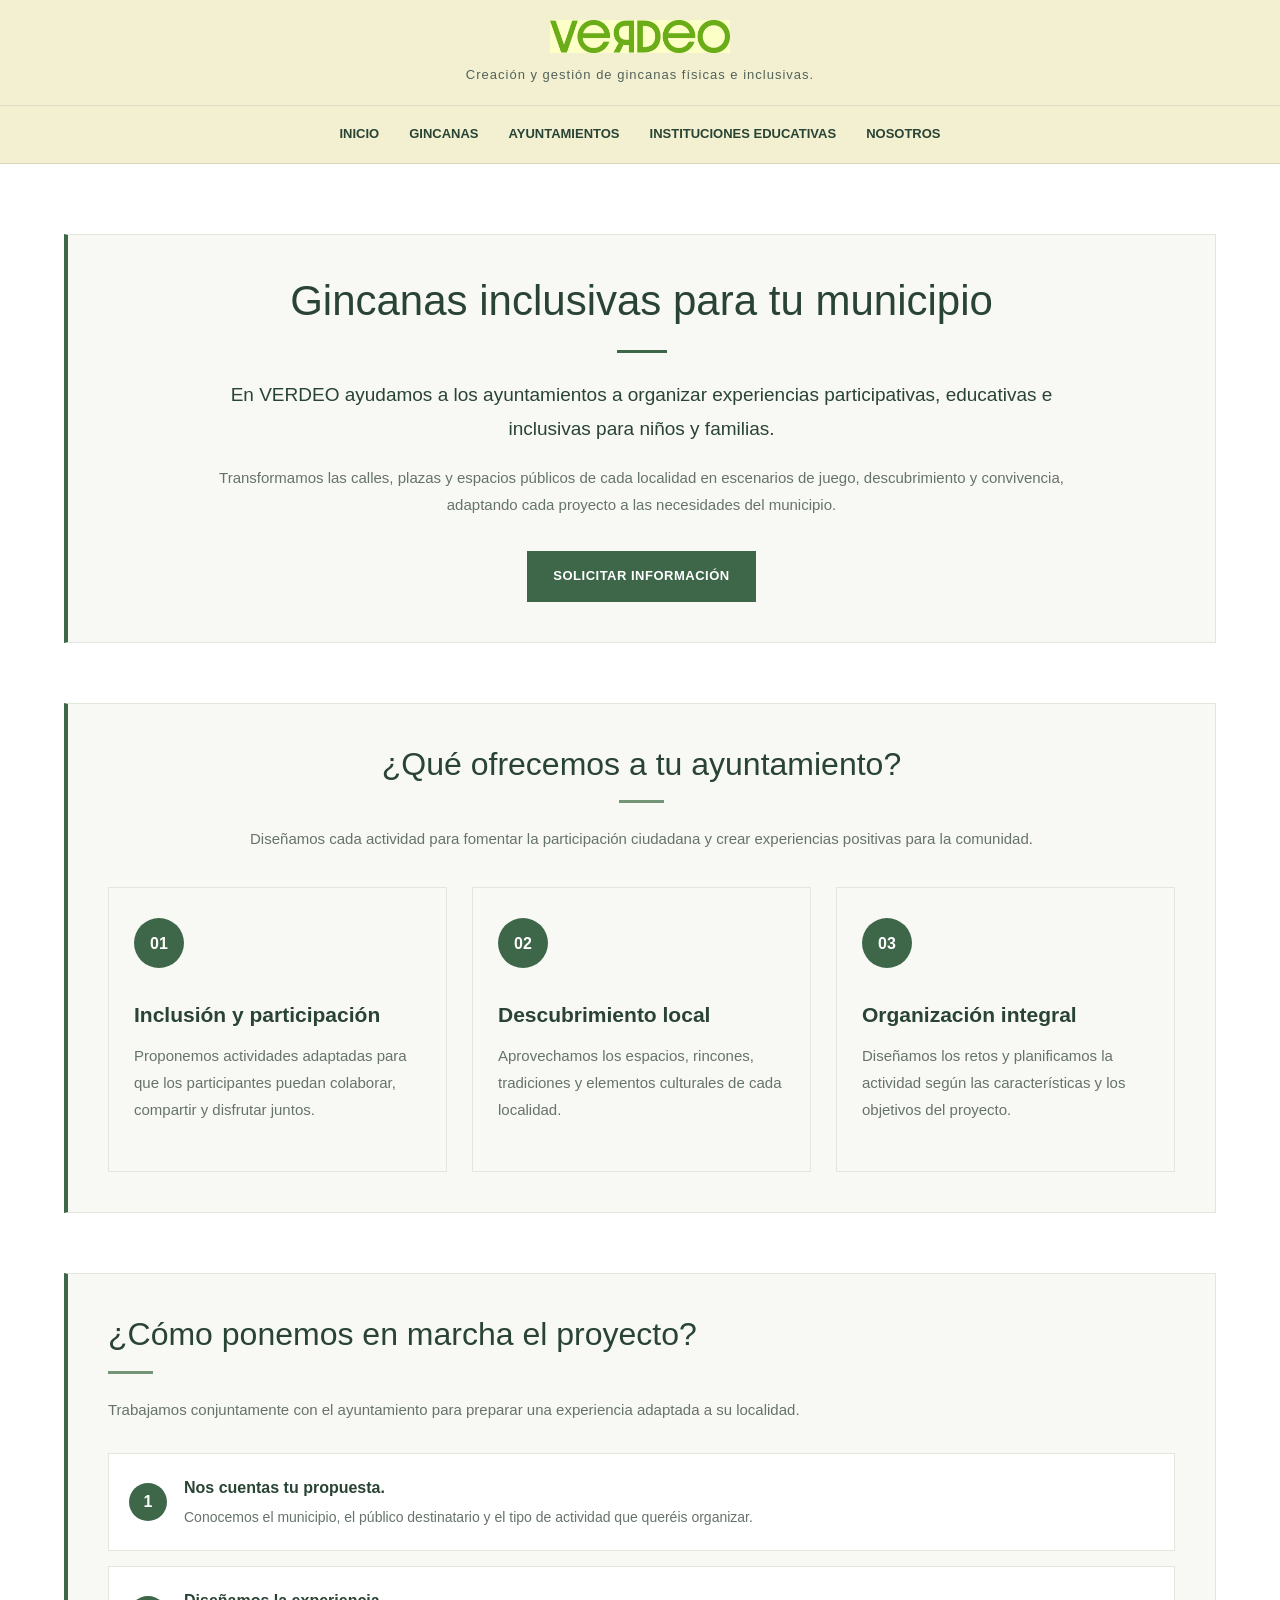
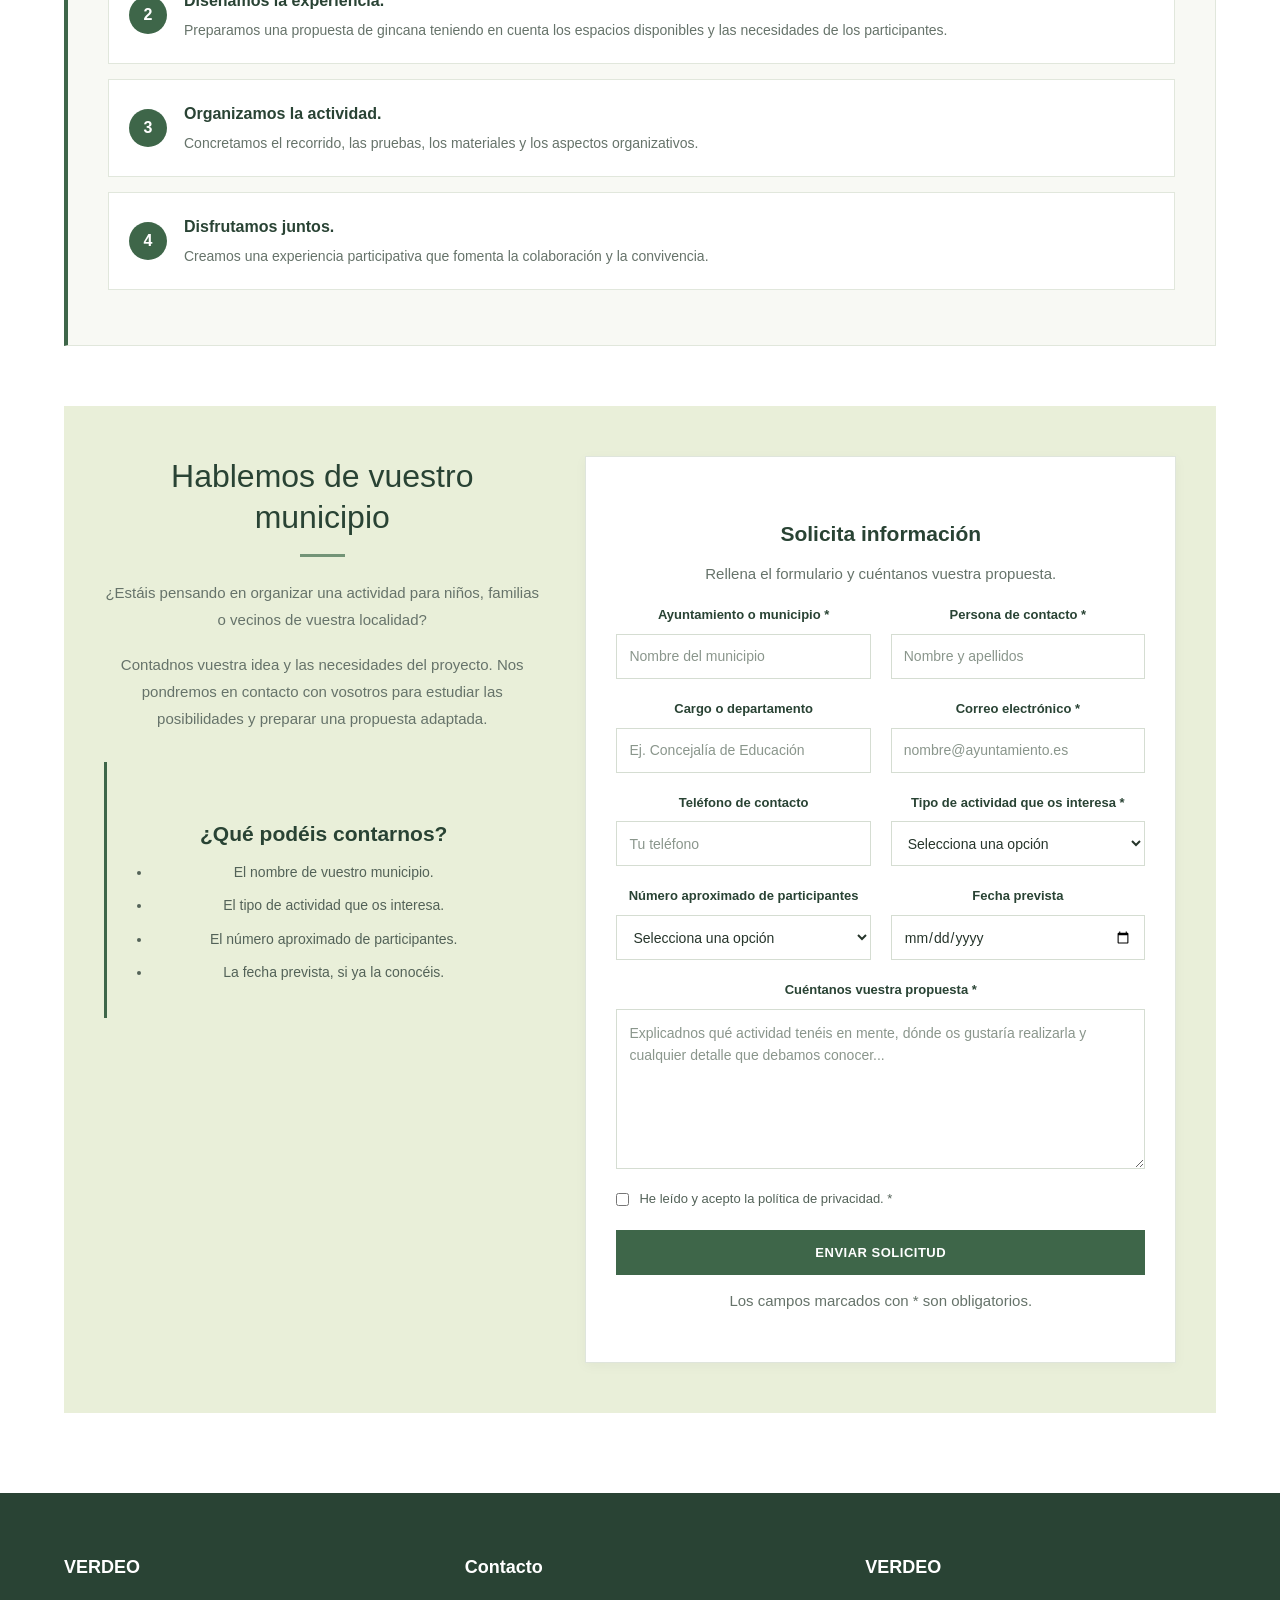
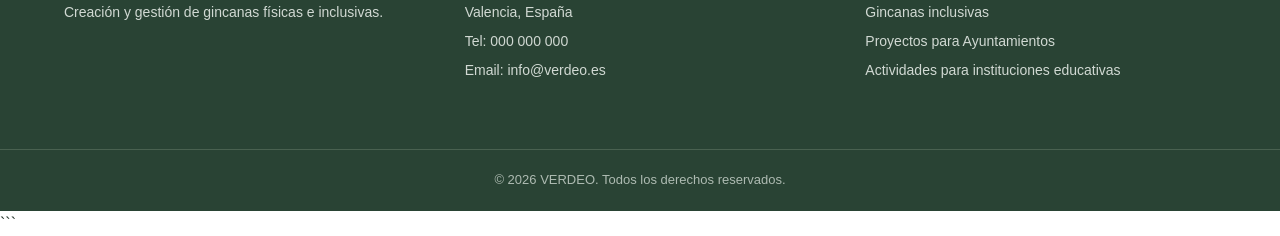
==== ayuntamientos.html @ 932d13b1 "Bien subido" ====
<!DOCTYPE html>
<html lang="es">

<head>
    <meta charset="UTF-8">
    <meta name="viewport" content="width=device-width, initial-scale=1.0">

    <title>VERDEO | Mi página</title>

    <!-- CSS COMPARTIDO -->
    <link rel="stylesheet" href="./todo.css">
</head>

<body>

    <!-- CABECERA -->

    <header class="cabecera">

        <div class="logo">

            <img src="../img/Logo.jpg" alt="Logo de VERDEO">

            <p>
                Creación y gestión de gincanas físicas e inclusivas.
            </p>

        </div>

        <!-- MENÚ -->

        <nav class="menu">
            
            <a href="index.html">INICIO</a>
            
            <a href="gincanas.html">GINCANAS</a>

            <a href="ayuntamientos.html">AYUNTAMIENTOS</a>

            <a href="instituciones-educativas.html">
                INSTITUCIONES EDUCATIVAS
            </a>

            <a href="nosotros.html">NOSOTROS</a>

        </nav>

    </header>

 <!-- CUERPO PRINCIPAL PARA AYUNTAMIENTOS -->

<main class="contenido ayuntamientos">

    <!-- PRESENTACIÓN -->

    <section class="presentacion-ayuntamientos">

        <h1>Gincanas inclusivas para tu municipio</h1>

        <p class="intro-ayuntamientos">
            En VERDEO ayudamos a los ayuntamientos a organizar
            experiencias participativas, educativas e inclusivas
            para niños y familias.
        </p>

        <p>
            Transformamos las calles, plazas y espacios públicos
            de cada localidad en escenarios de juego, descubrimiento
            y convivencia, adaptando cada proyecto a las necesidades
            del municipio.
        </p>

        <a href="#contacto" class="boton-ayuntamientos">
            SOLICITAR INFORMACIÓN
        </a>

    </section>


    <!-- VENTAJAS PARA EL MUNICIPIO -->

    <section class="ventajas-ayuntamientos">

        <h2>¿Qué ofrecemos a tu ayuntamiento?</h2>

        <p class="texto-centro">
            Diseñamos cada actividad para fomentar la participación
            ciudadana y crear experiencias positivas para la comunidad.
        </p>

        <div class="ventajas-grid">

            <article class="ventaja">

                <div class="ventaja-icono">01</div>

                <h3>Inclusión y participación</h3>

                <p>
                    Proponemos actividades adaptadas para que los
                    participantes puedan colaborar, compartir y
                    disfrutar juntos.
                </p>

            </article>

            <article class="ventaja">

                <div class="ventaja-icono">02</div>

                <h3>Descubrimiento local</h3>

                <p>
                    Aprovechamos los espacios, rincones, tradiciones
                    y elementos culturales de cada localidad.
                </p>

            </article>

            <article class="ventaja">

                <div class="ventaja-icono">03</div>

                <h3>Organización integral</h3>

                <p>
                    Diseñamos los retos y planificamos la actividad
                    según las características y los objetivos
                    del proyecto.
                </p>

            </article>

        </div>

    </section>


    <!-- CÓMO TRABAJAMOS -->

    <section class="proceso-ayuntamientos">

        <h2>¿Cómo ponemos en marcha el proyecto?</h2>

        <p>
            Trabajamos conjuntamente con el ayuntamiento para
            preparar una experiencia adaptada a su localidad.
        </p>

        <ol class="pasos-ayuntamientos">

            <li>
                <strong>Nos cuentas tu propuesta.</strong>
                <span>
                    Conocemos el municipio, el público destinatario
                    y el tipo de actividad que queréis organizar.
                </span>
            </li>

            <li>
                <strong>Diseñamos la experiencia.</strong>
                <span>
                    Preparamos una propuesta de gincana teniendo
                    en cuenta los espacios disponibles y las
                    necesidades de los participantes.
                </span>
            </li>

            <li>
                <strong>Organizamos la actividad.</strong>
                <span>
                    Concretamos el recorrido, las pruebas,
                    los materiales y los aspectos organizativos.
                </span>
            </li>

            <li>
                <strong>Disfrutamos juntos.</strong>
                <span>
                    Creamos una experiencia participativa que
                    fomenta la colaboración y la convivencia.
                </span>
            </li>

        </ol>

    </section>


    <!-- CONTACTO -->

    <section class="contacto-ayuntamientos" id="contacto">

        <div class="contacto-introduccion">

            <h2>Hablemos de vuestro municipio</h2>

            <p>
                ¿Estáis pensando en organizar una actividad
                para niños, familias o vecinos de vuestra localidad?
            </p>

            <p>
                Contadnos vuestra idea y las necesidades del proyecto.
                Nos pondremos en contacto con vosotros para estudiar
                las posibilidades y preparar una propuesta adaptada.
            </p>

            <div class="contacto-nota">

                <h3>¿Qué podéis contarnos?</h3>

                <ul>
                    <li>El nombre de vuestro municipio.</li>
                    <li>El tipo de actividad que os interesa.</li>
                    <li>El número aproximado de participantes.</li>
                    <li>La fecha prevista, si ya la conocéis.</li>
                </ul>

            </div>

        </div>


        <!-- FORMULARIO DE CONTACTO -->

        <div class="formulario-contenedor">

            <h3>Solicita información</h3>

            <p class="formulario-descripcion">
                Rellena el formulario y cuéntanos vuestra propuesta.
            </p>

            <form class="formulario-ayuntamientos"
                  action="#"
                  method="post">

                <div class="campo-formulario">

                    <label for="municipio">
                        Ayuntamiento o municipio *
                    </label>

                    <input
                        type="text"
                        id="municipio"
                        name="municipio"
                        placeholder="Nombre del municipio"
                        required
                    >

                </div>


                <div class="campo-formulario">

                    <label for="contacto-nombre">
                        Persona de contacto *
                    </label>

                    <input
                        type="text"
                        id="contacto-nombre"
                        name="contacto"
                        placeholder="Nombre y apellidos"
                        autocomplete="name"
                        required
                    >

                </div>


                <div class="campo-formulario">

                    <label for="cargo">
                        Cargo o departamento
                    </label>

                    <input
                        type="text"
                        id="cargo"
                        name="cargo"
                        placeholder="Ej. Concejalía de Educación"
                    >

                </div>


                <div class="campo-formulario">

                    <label for="email-ayuntamiento">
                        Correo electrónico *
                    </label>

                    <input
                        type="email"
                        id="email-ayuntamiento"
                        name="email"
                        placeholder="nombre@ayuntamiento.es"
                        autocomplete="email"
                        required
                    >

                </div>


                <div class="campo-formulario">

                    <label for="telefono-ayuntamiento">
                        Teléfono de contacto
                    </label>

                    <input
                        type="tel"
                        id="telefono-ayuntamiento"
                        name="telefono"
                        placeholder="Tu teléfono"
                        autocomplete="tel"
                    >

                </div>


                <div class="campo-formulario">

                    <label for="tipo-actividad">
                        Tipo de actividad que os interesa *
                    </label>

                    <select
                        id="tipo-actividad"
                        name="tipo_actividad"
                        required
                    >

                        <option value="">
                            Selecciona una opción
                        </option>

                        <option value="inclusiva">
                            Gincana inclusiva
                        </option>

                        <option value="cultural">
                            Gincana cultural
                        </option>

                        <option value="aventura">
                            Gincana de aventura
                        </option>

                        <option value="educativa">
                            Gincana educativa
                        </option>

                        <option value="personalizada">
                            Propuesta personalizada
                        </option>

                    </select>

                </div>


                <div class="campo-formulario">

                    <label for="participantes">
                        Número aproximado de participantes
                    </label>

                    <select
                        id="participantes"
                        name="participantes"
                    >

                        <option value="">
                            Selecciona una opción
                        </option>

                        <option value="menos-25">
                            Menos de 25
                        </option>

                        <option value="25-50">
                            De 25 a 50
                        </option>

                        <option value="51-100">
                            De 51 a 100
                        </option>

                        <option value="mas-100">
                            Más de 100
                        </option>

                        <option value="por-determinar">
                            Todavía por determinar
                        </option>

                    </select>

                </div>


                <div class="campo-formulario">

                    <label for="fecha-actividad">
                        Fecha prevista
                    </label>

                    <input
                        type="date"
                        id="fecha-actividad"
                        name="fecha"
                    >

                </div>


                <div class="campo-formulario campo-completo">

                    <label for="mensaje-ayuntamiento">
                        Cuéntanos vuestra propuesta *
                    </label>

                    <textarea
                        id="mensaje-ayuntamiento"
                        name="mensaje"
                        rows="6"
                        placeholder="Explicadnos qué actividad tenéis en mente, dónde os gustaría realizarla y cualquier detalle que debamos conocer..."
                        required
                    ></textarea>

                </div>


                <div class="campo-formulario campo-completo">

                    <label class="aceptacion">

                        <input
                            type="checkbox"
                            name="privacidad"
                            required
                        >

                        <span>
                            He leído y acepto la política de privacidad. *
                        </span>

                    </label>

                </div>


                <div class="campo-completo">

                    <button type="submit" class="boton-enviar">
                        ENVIAR SOLICITUD
                    </button>

                    <p class="nota-formulario">
                        Los campos marcados con * son obligatorios.
                    </p>

                </div>

            </form>

        </div>

    </section>

</main>

<!-- FIN DEL CUERPO DE AYUNTAMIENTOS -->

    <!-- PIE DE PÁGINA -->

    <footer>

        <div class="footer-contenido">

            <div>

                <h3>VERDEO</h3>

                <p>
                    Creación y gestión de gincanas
                    físicas e inclusivas.
                </p>

            </div>

            <div>

                <h3>Contacto</h3>

                <p>Valencia, España</p>

                <p>Tel: 000 000 000</p>

                <p>Email: info@verdeo.es</p>

            </div>

            <div>

                <h3>VERDEO</h3>

                <p>Gincanas inclusivas</p>

                <p>Proyectos para Ayuntamientos</p>

                <p>Actividades para instituciones educativas</p>

            </div>

        </div>

        <div class="copyright">

            <p>
                © 2026 VERDEO. Todos los derechos reservados.
            </p>

        </div>

    </footer>

</body>

</html>
```
---- todo.css ----
/* ==================================================
   CONFIGURACIÓN GENERAL
   ================================================== */

* {
    margin: 0;
    padding: 0;
    box-sizing: border-box;
}

body {
    font-family: Arial, Helvetica, sans-serif;
    background-color: #ffffff;
    color: #26352b;
    line-height: 1.6;
}

a {
    text-decoration: none;
    color: inherit;
}


/* ==================================================
   CABECERA
   ================================================== */

.cabecera {
    width: 100%;
    background-color: #f3f0d2;
    border-bottom: 1px solid #d8d5b8;
}


/* ==================================================
   LOGO
   ================================================== */

.logo {
    text-align: center;
    padding: 20px;
}

.logo img {
    width: 180px;
    height: auto;
    display: block;
    margin: 0 auto;
}

.logo p {
    font-size: 13px;
    letter-spacing: 1px;
    color: #536258;
    margin-top: 12px;
}


/* ==================================================
   MENÚ
   ================================================== */

.menu {
    display: flex;
    justify-content: center;
    align-items: center;
    flex-wrap: wrap;
    gap: 30px;
    padding: 18px 20px;
    border-top: 1px solid #dfddc5;
}

.menu a {
    font-size: 13px;
    font-weight: bold;
    color: #294334;
    transition: 0.3s;
}

.menu a:hover {
    color: #739477;
}


/* ==================================================
   CONTENIDO PRINCIPAL
   ================================================== */

.contenido {
    width: 90%;
    max-width: 1100px;
    margin: 70px auto 80px auto;
}


/* ==================================================
   TÍTULO PRINCIPAL
   ================================================== */

.contenido > h1 {
    text-align: center;
    font-size: 42px;
    font-weight: 400;
    line-height: 1.2;
    color: #294334;
    margin-bottom: 25px;
}

.contenido > h1::after {
    content: "";
    display: block;
    width: 50px;
    height: 3px;
    background-color: #3e6649;
    margin: 22px auto 35px auto;
}


/* ==================================================
   INTRODUCCIÓN
   ================================================== */

.contenido > p {
    max-width: 900px;
    margin: 0 auto 20px auto;
    color: #536258;
    font-size: 16px;
    line-height: 1.8;
    text-align: center;
}


/* ==================================================
   SECCIONES
   ================================================== */

.contenido section {
    margin-top: 65px;
    padding: 40px;
    background-color: #f8f9f4;
    border: 1px solid #e1e7dc;
    border-left: 4px solid #3e6649;
}


/* ==================================================
   TÍTULOS DE LAS SECCIONES
   ================================================== */

.contenido section h2 {
    color: #294334;
    font-size: 30px;
    font-weight: 400;
    line-height: 1.3;
    margin-bottom: 25px;
}

.contenido section h2::after {
    content: "";
    display: block;
    width: 45px;
    height: 3px;
    background-color: #739477;
    margin-top: 15px;
}


/* ==================================================
   SUBTÍTULOS DE LOS TIPOS DE GINCANAS
   ================================================== */

.contenido section h3 {
    color: #294334;
    font-size: 21px;
    margin-top: 30px;
    margin-bottom: 10px;
    font-weight: bold;
}


/* ==================================================
   PÁRRAFOS DEL CONTENIDO
   ================================================== */

.contenido section p {
    color: #66736a;
    font-size: 15px;
    line-height: 1.8;
    margin-bottom: 18px;
}


/* ==================================================
   LISTA DE METODOLOGÍA
   ================================================== */

.contenido section ol {
    list-style: none;
    counter-reset: pasos;
    margin-top: 30px;
}

.contenido section ol li {
    counter-increment: pasos;
    position: relative;
    padding: 20px 20px 20px 75px;
    margin-bottom: 15px;
    background-color: #ffffff;
    border: 1px solid #e1e7dc;
    color: #66736a;
    line-height: 1.7;
    transition: 0.3s;
}

.contenido section ol li::before {
    content: counter(pasos);
    position: absolute;
    left: 20px;
    top: 50%;
    transform: translateY(-50%);
    width: 38px;
    height: 38px;
    display: flex;
    justify-content: center;
    align-items: center;
    border-radius: 50%;
    background-color: #3e6649;
    color: #ffffff;
    font-weight: bold;
    font-size: 16px;
}

.contenido section ol li:hover {
    border-color: #a9bea7;
    transform: translateX(4px);
}

.contenido section ol li strong {
    color: #294334;
}


/* ==================================================
   SECCIÓN FINAL: LLAMADA A LA ACCIÓN
   ================================================== */

.contenido section:last-child {
    text-align: center;
    background-color: #e9efd9;
    border: none;
    padding: 50px 40px;
}

.contenido section:last-child h2 {
    font-size: 32px;
}

.contenido section:last-child h2::after {
    margin-left: auto;
    margin-right: auto;
}

.contenido section:last-child p {
    max-width: 750px;
    margin-left: auto;
    margin-right: auto;
}


/* ==================================================
   BOTÓN CONOCE VERDEO
   ================================================== */

.contenido section:last-child a {
    display: inline-block;
    margin-top: 15px;
    padding: 14px 25px;
    background-color: #3e6649;
    color: #ffffff;
    font-size: 13px;
    font-weight: bold;
    letter-spacing: 0.5px;
    border: 1px solid #3e6649;
    transition: 0.3s;
}

.contenido section:last-child a:hover {
    background-color: #294334;
    border-color: #294334;
    transform: translateY(-3px);
}


/* ==================================================
   FOOTER
   ================================================== */

footer {
    background-color: #294334;
    color: #ffffff;
}

.footer-contenido {
    width: 90%;
    max-width: 1200px;
    margin: auto;
    display: grid;
    grid-template-columns: repeat(3, 1fr);
    gap: 50px;
    padding: 60px 0;
}

.footer-contenido h3 {
    margin-bottom: 20px;
    font-size: 18px;
}

.footer-contenido p {
    color: #d1d9d3;
    margin-bottom: 8px;
    font-size: 14px;
    line-height: 1.5;
}

.footer-contenido a:hover {
    color: #ffffff;
}


/* ==================================================
   COPYRIGHT
   ================================================== */

.copyright {
    border-top: 1px solid #496150;
    text-align: center;
    padding: 20px;
}

.copyright p {
    color: #aebbb2;
    font-size: 13px;
}


/* ==================================================
   TABLETS Y MÓVILES
   ================================================== */

@media (max-width: 800px) {

    /* MENÚ */

    .menu {
        gap: 15px;
        padding: 15px;
    }

    .menu a {
        font-size: 11px;
    }


    /* LOGO */

    .logo img {
        width: 140px;
    }

    .logo p {
        font-size: 12px;
        line-height: 1.5;
    }


    /* CONTENIDO PRINCIPAL */

    .contenido {
        width: 90%;
        margin: 45px auto 55px auto;
    }

    .contenido > h1 {
        font-size: 34px;
    }

    .contenido > p {
        font-size: 15px;
        text-align: left;
    }


    /* SECCIONES */

    .contenido section {
        margin-top: 40px;
        padding: 25px;
    }

    .contenido section h2 {
        font-size: 25px;
    }

    .contenido section h3 {
        font-size: 19px;
        margin-top: 25px;
    }

    .contenido section p {
        font-size: 14px;
    }


    /* LISTA DE METODOLOGÍA */

    .contenido section ol li {
        padding: 18px 15px 18px 60px;
        font-size: 14px;
    }

    .contenido section ol li::before {
        left: 12px;
        width: 32px;
        height: 32px;
        font-size: 14px;
    }


    /* LLAMADA A LA ACCIÓN */

    .contenido section:last-child {
        padding: 35px 25px;
    }

    .contenido section:last-child h2 {
        font-size: 27px;
    }


    /* FOOTER */

    .footer-contenido {
        grid-template-columns: 1fr;
        gap: 30px;
        padding: 40px 30px;
    }

}


/* ==================================================
   MÓVILES PEQUEÑOS
   ================================================== */

@media (max-width: 480px) {

    .contenido {
        width: 92%;
        margin-top: 35px;
    }

    .contenido > h1 {
        font-size: 30px;
    }

    .contenido section {
        padding: 20px;
    }

    .contenido section h2 {
        font-size: 23px;
    }

    .contenido section h3 {
        font-size: 18px;
    }

    .contenido section ol li {
        padding: 55px 15px 18px 15px;
    }

    .contenido section ol li::before {
        top: 10px;
        left: 15px;
        transform: none;
        width: 32px;
        height: 32px;
    }

    .contenido section:last-child {
        padding: 30px 20px;
    }

    .contenido section:last-child a {
        padding: 13px 18px;
        font-size: 12px;
    }

    .footer-contenido {
        padding: 35px 20px;
    }

}
/* ==================================================
   AYUNTAMIENTOS: PRESENTACIÓN
   ================================================== */

.ayuntamientos {
    width: 90%;
    max-width: 1200px;
    margin: 70px auto 80px auto;
}

.presentacion-ayuntamientos {
    text-align: center;
    padding: 55px 40px;
    background-color: #f8f9f4;
    border: 1px solid #e1e7dc;
    border-top: 4px solid #3e6649;
}

.presentacion-ayuntamientos h1 {
    color: #294334;
    font-size: 42px;
    font-weight: 400;
    line-height: 1.25;
    margin-bottom: 25px;
}

.presentacion-ayuntamientos h1::after {
    content: "";
    display: block;
    width: 50px;
    height: 3px;
    background-color: #3e6649;
    margin: 22px auto;
}

.presentacion-ayuntamientos p {
    max-width: 850px;
    margin: 0 auto 20px;
    color: #536258;
    font-size: 16px;
    line-height: 1.8;
}

.presentacion-ayuntamientos .intro-ayuntamientos {
    color: #294334;
    font-size: 19px;
}


/* ==================================================
   BOTONES DE AYUNTAMIENTOS
   ================================================== */

.boton-ayuntamientos,
.boton-enviar {
    display: inline-block;
    padding: 14px 25px;
    background-color: #3e6649;
    color: #ffffff;
    border: 1px solid #3e6649;
    font-size: 13px;
    font-weight: bold;
    letter-spacing: 0.5px;
    cursor: pointer;
    transition: 0.3s;
}

.boton-ayuntamientos {
    margin-top: 15px;
}

.boton-ayuntamientos:hover,
.boton-enviar:hover {
    background-color: #294334;
    border-color: #294334;
}


/* ==================================================
   TÍTULOS Y SECCIONES
   ================================================== */

.ayuntamientos section:not(.presentacion-ayuntamientos) {
    margin-top: 60px;
}

.ayuntamientos section h2 {
    color: #294334;
    font-size: 32px;
    font-weight: 400;
    line-height: 1.3;
    margin-bottom: 22px;
}

.ayuntamientos section h2::after {
    content: "";
    display: block;
    width: 45px;
    height: 3px;
    background-color: #739477;
    margin-top: 15px;
}

.ayuntamientos section p {
    color: #66736a;
    font-size: 15px;
    line-height: 1.8;
    margin-bottom: 18px;
}

.texto-centro {
    max-width: 800px;
    margin: 0 auto 35px;
    text-align: center;
}


/* ==================================================
   VENTAJAS PARA LOS AYUNTAMIENTOS
   ================================================== */

.ventajas-ayuntamientos {
    padding: 45px 0;
}

.ventajas-ayuntamientos > h2 {
    text-align: center;
}

.ventajas-ayuntamientos > h2::after {
    margin-left: auto;
    margin-right: auto;
}

.ventajas-grid {
    display: grid;
    grid-template-columns: repeat(3, minmax(0, 1fr));
    gap: 25px;
    margin-top: 35px;
}

.ventaja {
    padding: 30px 25px;
    background-color: #f8f9f4;
    border: 1px solid #e1e7dc;
    transition: 0.3s;
}

.ventaja:hover {
    transform: translateY(-5px);
    box-shadow: 0 8px 20px rgba(0, 0, 0, 0.07);
}

.ventaja-icono {
    width: 50px;
    height: 50px;
    display: flex;
    justify-content: center;
    align-items: center;
    margin-bottom: 20px;
    border-radius: 50%;
    background-color: #3e6649;
    color: #ffffff;
    font-size: 16px;
    font-weight: bold;
}

.ventaja h3 {
    color: #294334;
    font-size: 20px;
    margin-bottom: 12px;
}

.ventaja p {
    margin-bottom: 0;
}


/* ==================================================
   PROCESO DE TRABAJO
   ================================================== */

.proceso-ayuntamientos {
    padding: 40px;
    background-color: #e9efd9;
}

.pasos-ayuntamientos {
    list-style: none;
    counter-reset: proceso;
    margin-top: 30px;
}

.pasos-ayuntamientos li {
    counter-increment: proceso;
    position: relative;
    padding: 22px 25px 22px 85px;
    margin-bottom: 15px;
    background-color: #ffffff;
    border: 1px solid #dfe5dc;
    color: #66736a;
}

.pasos-ayuntamientos li::before {
    content: counter(proceso);
    position: absolute;
    left: 22px;
    top: 50%;
    transform: translateY(-50%);
    width: 42px;
    height: 42px;
    display: flex;
    justify-content: center;
    align-items: center;
    border-radius: 50%;
    background-color: #3e6649;
    color: #ffffff;
    font-weight: bold;
}

.pasos-ayuntamientos strong,
.pasos-ayuntamientos span {
    display: block;
}

.pasos-ayuntamientos strong {
    color: #294334;
    margin-bottom: 5px;
}

.pasos-ayuntamientos span {
    line-height: 1.7;
    font-size: 14px;
}


/* ==================================================
   SECCIÓN DE CONTACTO
   ================================================== */

.contacto-ayuntamientos {
    display: grid;
    grid-template-columns: minmax(0, 0.85fr) minmax(0, 1.15fr);
    gap: 45px;
    align-items: start;
    padding: 45px;
    background-color: #f8f9f4;
    border: 1px solid #e1e7dc;
    border-top: 4px solid #3e6649;
    scroll-margin-top: 30px;
}

.contacto-introduccion h2 {
    font-size: 32px;
}

.contacto-nota {
    margin-top: 30px;
    padding: 25px;
    background-color: #e9efd9;
    border-left: 3px solid #3e6649;
}

.contacto-nota h3 {
    color: #294334;
    font-size: 18px;
    margin-bottom: 15px;
}

.contacto-nota ul {
    padding-left: 20px;
}

.contacto-nota li {
    color: #536258;
    font-size: 14px;
    line-height: 1.8;
    margin-bottom: 8px;
}


/* ==================================================
   FORMULARIO
   ================================================== */

.formulario-contenedor {
    padding: 30px;
    background-color: #ffffff;
    border: 1px solid #dfe5dc;
    box-shadow: 0 3px 12px rgba(0, 0, 0, 0.04);
}

.formulario-contenedor > h3 {
    color: #294334;
    font-size: 25px;
    margin-bottom: 8px;
}

.formulario-descripcion {
    margin-bottom: 25px;
    font-size: 14px;
}

.formulario-ayuntamientos {
    display: grid;
    grid-template-columns: repeat(2, minmax(0, 1fr));
    gap: 20px;
}

.campo-formulario {
    display: flex;
    flex-direction: column;
    min-width: 0;
}

.campo-completo {
    grid-column: 1 / -1;
}

.campo-formulario > label:not(.aceptacion) {
    color: #294334;
    font-size: 13px;
    font-weight: bold;
    margin-bottom: 8px;
}

.campo-formulario input:not([type="checkbox"]),
.campo-formulario select,
.campo-formulario textarea {
    width: 100%;
    min-width: 0;
    padding: 12px;
    border: 1px solid #d5ddd2;
    background-color: #ffffff;
    color: #26352b;
    font-family: Arial, Helvetica, sans-serif;
    font-size: 14px;
    border-radius: 0;
    transition: border-color 0.3s, box-shadow 0.3s;
}

.campo-formulario input:not([type="checkbox"]),
.campo-formulario select {
    min-height: 45px;
}

.campo-formulario textarea {
    resize: vertical;
    line-height: 1.6;
}

.campo-formulario input:focus,
.campo-formulario select:focus,
.campo-formulario textarea:focus {
    outline: none;
    border-color: #3e6649;
    box-shadow: 0 0 0 3px rgba(62, 102, 73, 0.12);
}

.campo-formulario input::placeholder,
.campo-formulario textarea::placeholder {
    color: #8a968c;
}


/* ==================================================
   PRIVACIDAD
   ================================================== */

.aceptacion {
    display: flex;
    align-items: flex-start;
    gap: 10px;
    color: #536258;
    font-size: 13px;
    line-height: 1.6;
    cursor: pointer;
}

.aceptacion input {
    flex-shrink: 0;
    margin-top: 4px;
    accent-color: #3e6649;
}


/* ==================================================
   ENVÍO DEL FORMULARIO
   ================================================== */

.boton-enviar {
    width: 100%;
    font-family: Arial, Helvetica, sans-serif;
}

.nota-formulario {
    margin-top: 12px;
    margin-bottom: 0;
    color: #66736a;
    font-size: 12px;
    text-align: center;
}


/* ==================================================
   RESPONSIVE: TABLETS Y MÓVILES
   ================================================== */

@media (max-width: 800px) {

    .ayuntamientos {
        width: 90%;
        margin: 45px auto 55px;
    }

    .presentacion-ayuntamientos {
        padding: 35px 25px;
    }

    .presentacion-ayuntamientos h1 {
        font-size: 34px;
    }

    .presentacion-ayuntamientos p {
        font-size: 15px;
    }

    .presentacion-ayuntamientos .intro-ayuntamientos {
        font-size: 17px;
    }

    .ayuntamientos section:not(.presentacion-ayuntamientos) {
        margin-top: 40px;
    }

    .ayuntamientos section h2 {
        font-size: 27px;
    }

    .ventajas-grid {
        grid-template-columns: 1fr;
        gap: 20px;
    }

    .ventaja {
        padding: 25px;
    }

    .proceso-ayuntamientos {
        padding: 30px 25px;
    }

    .contacto-ayuntamientos {
        grid-template-columns: 1fr;
        gap: 30px;
        padding: 30px 25px;
    }

    .formulario-contenedor {
        padding: 25px;
    }
}


/* ==================================================
   RESPONSIVE: MÓVILES PEQUEÑOS
   ================================================== */

@media (max-width: 480px) {

    .ayuntamientos {
        width: 92%;
        margin-top: 30px;
    }

    .presentacion-ayuntamientos {
        padding: 30px 20px;
    }

    .presentacion-ayuntamientos h1 {
        font-size: 29px;
    }

    .ayuntamientos section h2,
    .contacto-introduccion h2 {
        font-size: 24px;
    }

    .ventaja {
        padding: 22px;
    }

    .proceso-ayuntamientos {
        padding: 25px 18px;
    }

    .pasos-ayuntamientos li {
        padding: 65px 18px 20px;
    }

    .pasos-ayuntamientos li::before {
        top: 15px;
        left: 18px;
        transform: none;
        width: 35px;
        height: 35px;
    }

    .contacto-ayuntamientos {
        padding: 22px 16px;
    }

    .formulario-contenedor {
        padding: 20px 15px;
    }

    .formulario-ayuntamientos {
        grid-template-columns: 1fr;
        gap: 16px;
    }

    .campo-completo {
        grid-column: auto;
    }

    .boton-ayuntamientos,
    .boton-enviar {
        font-size: 12px;
    }
}
/* ==================================================
   INSTITUCIONES EDUCATIVAS: PRESENTACIÓN
   ================================================== */

.instituciones {
    width: 90%;
    max-width: 1200px;
    margin: 70px auto 80px;
}

.presentacion-educativa {
    padding: 55px 40px;
    text-align: center;
    background-color: #f8f9f4;
    border: 1px solid #e1e7dc;
    border-top: 4px solid #3e6649;
}

.presentacion-educativa h1 {
    color: #294334;
    font-size: 42px;
    font-weight: 400;
    line-height: 1.25;
    margin-bottom: 25px;
}

.presentacion-educativa h1::after {
    content: "";
    display: block;
    width: 50px;
    height: 3px;
    background-color: #3e6649;
    margin: 22px auto;
}

.presentacion-educativa p {
    max-width: 850px;
    margin: 0 auto 20px;
    color: #536258;
    font-size: 16px;
    line-height: 1.8;
}

.presentacion-educativa .intro-educativa {
    color: #294334;
    font-size: 19px;
}


/* ==================================================
   BOTÓN PRINCIPAL
   ================================================== */

.boton-educativo,
.boton-enviar-educativo {
    display: inline-block;
    padding: 14px 25px;
    background-color: #3e6649;
    color: #ffffff;
    border: 1px solid #3e6649;
    font-size: 13px;
    font-weight: bold;
    letter-spacing: 0.5px;
    cursor: pointer;
    transition: 0.3s;
}

.boton-educativo {
    margin-top: 15px;
}

.boton-educativo:hover,
.boton-enviar-educativo:hover {
    background-color: #294334;
    border-color: #294334;
}


/* ==================================================
   TÍTULOS Y PÁRRAFOS
   ================================================== */

.instituciones section:not(.presentacion-educativa) {
    margin-top: 60px;
}

.instituciones section h2 {
    color: #294334;
    font-size: 32px;
    font-weight: 400;
    line-height: 1.3;
    margin-bottom: 22px;
}

.instituciones section h2::after {
    content: "";
    display: block;
    width: 45px;
    height: 3px;
    background-color: #739477;
    margin-top: 15px;
}

.instituciones section p {
    color: #66736a;
    font-size: 15px;
    line-height: 1.8;
    margin-bottom: 18px;
}

.instituciones .texto-centro {
    max-width: 800px;
    margin: 0 auto 35px;
    text-align: center;
}


/* ==================================================
   BENEFICIOS EDUCATIVOS
   ================================================== */

.beneficios-educativos {
    padding: 40px 0;
}

.beneficios-educativos > h2 {
    text-align: center;
}

.beneficios-educativos > h2::after {
    margin-left: auto;
    margin-right: auto;
}

.beneficios-grid {
    display: grid;
    grid-template-columns: repeat(3, minmax(0, 1fr));
    gap: 25px;
    margin-top: 35px;
}

.beneficio-educativo {
    padding: 30px 25px;
    background-color: #f8f9f4;
    border: 1px solid #e1e7dc;
    transition: 0.3s;
}

.beneficio-educativo:hover {
    transform: translateY(-5px);
    box-shadow: 0 8px 20px rgba(0, 0, 0, 0.07);
}

.beneficio-numero {
    width: 50px;
    height: 50px;
    display: flex;
    justify-content: center;
    align-items: center;
    margin-bottom: 20px;
    border-radius: 50%;
    background-color: #3e6649;
    color: #ffffff;
    font-size: 16px;
    font-weight: bold;
}

.beneficio-educativo h3,
.tipo-educativo h3 {
    color: #294334;
    font-size: 20px;
    margin-bottom: 12px;
}

.beneficio-educativo p,
.tipo-educativo p {
    margin-bottom: 0;
}


/* ==================================================
   TIPOS DE ACTIVIDADES
   ================================================== */

.tipos-educativos {
    padding: 40px;
    background-color: #e9efd9;
}

.tipos-grid {
    display: grid;
    grid-template-columns: repeat(2, minmax(0, 1fr));
    gap: 20px;
    margin-top: 30px;
}

.tipo-educativo {
    padding: 25px;
    background-color: #ffffff;
    border: 1px solid #dfe5dc;
    transition: 0.3s;
}

.tipo-educativo:hover {
    transform: translateY(-3px);
    box-shadow: 0 6px 15px rgba(0, 0, 0, 0.05);
}


/* ==================================================
   METODOLOGÍA EDUCATIVA
   ================================================== */

.metodologia-educativa {
    padding: 40px;
    background-color: #f8f9f4;
    border: 1px solid #e1e7dc;
    border-left: 4px solid #3e6649;
}

.pasos-educativos {
    list-style: none;
    counter-reset: paso-educativo;
    margin-top: 30px;
}

.pasos-educativos li {
    counter-increment: paso-educativo;
    position: relative;
    padding: 22px 25px 22px 85px;
    margin-bottom: 15px;
    background-color: #ffffff;
    border: 1px solid #dfe5dc;
    color: #66736a;
}

.pasos-educativos li::before {
    content: counter(paso-educativo);
    position: absolute;
    left: 22px;
    top: 50%;
    transform: translateY(-50%);
    width: 42px;
    height: 42px;
    display: flex;
    justify-content: center;
    align-items: center;
    border-radius: 50%;
    background-color: #3e6649;
    color: #ffffff;
    font-weight: bold;
}

.pasos-educativos strong,
.pasos-educativos span {
    display: block;
}

.pasos-educativos strong {
    color: #294334;
    margin-bottom: 5px;
}

.pasos-educativos span {
    font-size: 14px;
    line-height: 1.7;
}


/* ==================================================
   OBJETIVO EDUCATIVO
   ================================================== */

.objetivo-educativo {
    padding: 40px;
    background-color: #e9efd9;
}

.objetivo-educativo p {
    max-width: 900px;
}


/* ==================================================
   CONTACTO EDUCATIVO
   ================================================== */

.contacto-educativo {
    display: grid;
    grid-template-columns: minmax(0, 0.85fr) minmax(0, 1.15fr);
    gap: 45px;
    align-items: start;
    padding: 45px;
    background-color: #f8f9f4;
    border: 1px solid #e1e7dc;
    border-top: 4px solid #3e6649;
    scroll-margin-top: 30px;
}

.contacto-educativo-texto h2 {
    font-size: 32px;
}

.nota-educativa {
    margin-top: 30px;
    padding: 25px;
    background-color: #e9efd9;
    border-left: 3px solid #3e6649;
}

.nota-educativa h3 {
    color: #294334;
    font-size: 18px;
    margin-bottom: 15px;
}

.nota-educativa ul {
    padding-left: 20px;
}

.nota-educativa li {
    color: #536258;
    font-size: 14px;
    line-height: 1.8;
    margin-bottom: 8px;
}


/* ==================================================
   FORMULARIO EDUCATIVO
   ================================================== */

.formulario-educativo-contenedor {
    min-width: 0;
    padding: 30px;
    background-color: #ffffff;
    border: 1px solid #dfe5dc;
    box-shadow: 0 3px 12px rgba(0, 0, 0, 0.04);
}

.formulario-educativo-contenedor > h3 {
    color: #294334;
    font-size: 25px;
    margin-bottom: 8px;
}

.descripcion-formulario {
    font-size: 14px;
    margin-bottom: 25px;
}

.formulario-educativo {
    display: grid;
    grid-template-columns: repeat(2, minmax(0, 1fr));
    gap: 20px;
}

.campo-educativo {
    display: flex;
    flex-direction: column;
    min-width: 0;
}

.campo-educativo-completo {
    grid-column: 1 / -1;
}

.campo-educativo > label:not(.aceptacion-educativa) {
    color: #294334;
    font-size: 13px;
    font-weight: bold;
    margin-bottom: 8px;
}

.campo-educativo input:not([type="checkbox"]),
.campo-educativo select,
.campo-educativo textarea {
    width: 100%;
    min-width: 0;
    padding: 12px;
    border: 1px solid #d5ddd2;
    background-color: #ffffff;
    color: #26352b;
    font-family: Arial, Helvetica, sans-serif;
    font-size: 14px;
    border-radius: 0;
    transition: border-color 0.3s, box-shadow 0.3s;
}

.campo-educativo input:not([type="checkbox"]),
.campo-educativo select {
    min-height: 45px;
}

.campo-educativo textarea {
    resize: vertical;
    line-height: 1.6;
}

.campo-educativo input:focus,
.campo-educativo select:focus,
.campo-educativo textarea:focus {
    outline: none;
    border-color: #3e6649;
    box-shadow: 0 0 0 3px rgba(62, 102, 73, 0.12);
}

.campo-educativo input::placeholder,
.campo-educativo textarea::placeholder {
    color: #8a968c;
}


/* ==================================================
   PRIVACIDAD
   ================================================== */

.aceptacion-educativa {
    display: flex;
    align-items: flex-start;
    gap: 10px;
    color: #536258;
    font-size: 13px;
    line-height: 1.6;
    cursor: pointer;
}

.aceptacion-educativa input {
    flex-shrink: 0;
    margin-top: 4px;
    accent-color: #3e6649;
}


/* ==================================================
   BOTÓN DE ENVÍO
   ================================================== */

.boton-enviar-educativo {
    width: 100%;
    font-family: Arial, Helvetica, sans-serif;
}

.nota-formulario-educativo {
    margin-top: 12px;
    margin-bottom: 0;
    color: #66736a;
    font-size: 12px;
    text-align: center;
}


/* ==================================================
   TABLETS Y MÓVILES
   ================================================== */

@media (max-width: 800px) {

    .instituciones {
        width: 90%;
        margin: 45px auto 55px;
    }

    .presentacion-educativa {
        padding: 35px 25px;
    }

    .presentacion-educativa h1 {
        font-size: 34px;
    }

    .presentacion-educativa p {
        font-size: 15px;
    }

    .presentacion-educativa .intro-educativa {
        font-size: 17px;
    }

    .instituciones section:not(.presentacion-educativa) {
        margin-top: 40px;
    }

    .instituciones section h2 {
        font-size: 27px;
    }

    .beneficios-grid {
        grid-template-columns: 1fr;
        gap: 20px;
    }

    .tipos-educativos,
    .metodologia-educativa,
    .objetivo-educativo {
        padding: 30px 25px;
    }

    .contacto-educativo {
        grid-template-columns: 1fr;
        gap: 30px;
        padding: 30px 25px;
    }

    .formulario-educativo-contenedor {
        padding: 25px;
    }
}


/* ==================================================
   MÓVILES PEQUEÑOS
   ================================================== */

@media (max-width: 480px) {

    .instituciones {
        width: 92%;
        margin-top: 30px;
    }

    .presentacion-educativa {
        padding: 30px 20px;
    }

    .presentacion-educativa h1 {
        font-size: 29px;
    }

    .instituciones section h2,
    .contacto-educativo-texto h2 {
        font-size: 24px;
    }

    .tipos-educativos,
    .metodologia-educativa,
    .objetivo-educativo {
        padding: 25px 18px;
    }

    .tipos-grid {
        grid-template-columns: 1fr;
    }

    .pasos-educativos li {
        padding: 65px 18px 20px;
    }

    .pasos-educativos li::before {
        top: 15px;
        left: 18px;
        transform: none;
        width: 35px;
        height: 35px;
    }

    .contacto-educativo {
        padding: 22px 16px;
    }

    .formulario-educativo-contenedor {
        padding: 20px 15px;
    }

    .formulario-educativo {
        grid-template-columns: 1fr;
        gap: 16px;
    }

    .campo-educativo-completo {
        grid-column: auto;
    }

    .boton-educativo,
    .boton-enviar-educativo {
        font-size: 12px;
    }
}
```css
/* =========================================
   PÁGINA NOSOTROS - VERDEO
   ========================================= */

/* Contenedor general */

.contenido.nosotros {
    width: 90%;
    max-width: 1200px;
    margin: 50px auto 80px;
    color: #26352b;
}

.nosotros * {
    box-sizing: border-box;
}

.nosotros img {
    display: block;
    width: 100%;
    height: 100%;
    object-fit: cover;
    border-radius: 18px;
}

.nosotros section {
    margin: 0 0 90px;
    padding: 0;
    background: transparent;
    border: none;
    border-radius: 0;
}

.nosotros h1,
.nosotros h2,
.nosotros h3,
.nosotros p {
    margin-top: 0;
}

.nosotros h1,
.nosotros h2,
.nosotros h3 {
    color: #294334;
}

.nosotros p {
    color: #536258;
    line-height: 1.8;
}

.etiqueta-nosotros {
    display: inline-block;
    margin-bottom: 16px;
    color: #3e6649;
    font-size: 12px;
    font-weight: 700;
    letter-spacing: 2px;
    text-transform: uppercase;
}


/* =========================================
   1. PRESENTACIÓN PRINCIPAL
   ========================================= */

.nosotros .nosotros-hero {
    display: grid;
    grid-template-columns: 0.9fr 1.1fr;
    align-items: center;
    gap: 55px;
    margin-bottom: 110px;
}

.nosotros-hero-texto {
    padding: 15px 0;
}

.nosotros .nosotros-hero h1 {
    margin-bottom: 24px;
    font-size: clamp(36px, 4.2vw, 55px);
    line-height: 1.12;
    text-align: left;
    letter-spacing: -1.5px;
}

.nosotros .nosotros-intro {
    color: #294334;
    font-size: 19px;
    font-weight: 500;
    line-height: 1.7;
}

.nosotros-hero-texto > p:not(.nosotros-intro) {
    margin-bottom: 28px;
    font-size: 16px;
}

.nosotros-hero-imagen {
    position: relative;
    min-height: 440px;
}

.nosotros-hero-imagen > img {
    min-height: 440px;
    border-radius: 24px;
}

.imagen-destacada-texto {
    position: absolute;
    right: 20px;
    bottom: 20px;
    left: 20px;
    padding: 22px 25px;
    background: rgba(255, 255, 255, 0.94);
    border-radius: 14px;
    box-shadow: 0 8px 25px rgba(38, 53, 43, 0.12);
}

.imagen-destacada-texto span {
    display: block;
    margin-bottom: 5px;
    color: #294334;
    font-size: 19px;
    font-weight: 700;
}

.imagen-destacada-texto p {
    margin-bottom: 0;
    font-size: 14px;
}


/* Botones */

.boton-nosotros {
    display: inline-block;
    padding: 14px 24px;
    background: #3e6649;
    color: #ffffff;
    border: 2px solid #3e6649;
    border-radius: 9px;
    font-size: 15px;
    font-weight: 700;
    text-align: center;
    text-decoration: none;
    transition: background 0.25s ease,
                color 0.25s ease,
                transform 0.25s ease;
}

.boton-nosotros:hover {
    background: #294334;
    border-color: #294334;
    color: #ffffff;
    transform: translateY(-2px);
}

.boton-secundario-nosotros {
    margin-left: 8px;
    background: transparent;
    color: #294334;
}

.boton-secundario-nosotros:hover {
    background: #e9efd9;
    border-color: #3e6649;
    color: #294334;
}


/* =========================================
   2. NUESTRA MISIÓN
   ========================================= */

.nosotros .mision-nosotros {
    display: grid;
    grid-template-columns: 1fr 1fr;
    align-items: center;
    gap: 65px;
    margin-bottom: 110px;
}

.mision-imagen {
    height: 460px;
}

.mision-imagen img {
    border-radius: 24px;
}

.mision-texto h2,
.adaptacion-texto h2 {
    margin-bottom: 22px;
    font-size: clamp(30px, 3vw, 40px);
    line-height: 1.2;
    text-align: left;
}

.mision-texto > p,
.adaptacion-texto > p {
    margin-bottom: 18px;
    font-size: 16px;
}

.mision-destacado {
    display: flex;
    align-items: center;
    gap: 17px;
    margin-top: 28px;
    padding: 22px;
    background: #e9efd9;
    border-left: 5px solid #3e6649;
    border-radius: 12px;
}

.mision-icono {
    flex-shrink: 0;
    color: #3e6649;
    font-size: 36px;
}

.mision-destacado p {
    margin-bottom: 0;
    font-size: 15px;
}

.mision-destacado strong {
    display: block;
    margin-bottom: 5px;
    color: #294334;
}


/* =========================================
   3. ENCABEZADOS DE SECCIÓN
   ========================================= */

.nosotros .encabezado-seccion-nosotros {
    max-width: 760px;
    margin: 0 auto 42px;
    text-align: center;
}

.nosotros .encabezado-seccion-nosotros h2 {
    margin-bottom: 18px;
    font-size: clamp(30px, 3.5vw, 42px);
    line-height: 1.2;
    text-align: center;
}

.nosotros .encabezado-seccion-nosotros p {
    margin-bottom: 0;
    font-size: 16px;
}


/* =========================================
   4. A QUIÉN VA DIRIGIDO
   ========================================= */

.nosotros .publico-nosotros {
    padding: 65px 40px;
    background: #f6f7f0;
    border-radius: 24px;
}

.publico-grid {
    display: grid;
    grid-template-columns: repeat(4, minmax(0, 1fr));
    gap: 22px;
}

.publico-tarjeta {
    overflow: hidden;
    background: #ffffff;
    border: 1px solid #e5e9df;
    border-radius: 17px;
    box-shadow: 0 5px 18px rgba(38, 53, 43, 0.05);
    transition: transform 0.25s ease,
                box-shadow 0.25s ease;
}

.publico-tarjeta:hover {
    transform: translateY(-5px);
    box-shadow: 0 12px 28px rgba(38, 53, 43, 0.1);
}

.publico-imagen {
    height: 210px;
    overflow: hidden;
}

.publico-imagen img {
    border-radius: 0;
    transition: transform 0.4s ease;
}

.publico-tarjeta:hover .publico-imagen img {
    transform: scale(1.04);
}

.publico-contenido {
    padding: 23px 20px 25px;
}

.publico-contenido h3 {
    margin-bottom: 12px;
    font-size: 20px;
    line-height: 1.35;
}

.publico-contenido p {
    margin-bottom: 0;
    font-size: 14px;
    line-height: 1.75;
}


/* =========================================
   5. FUNCIONAMIENTO DE LA GINCANA
   ========================================= */

.nosotros .funcionamiento-nosotros {
    margin-top: 100px;
}

.funcionamiento-imagen {
    height: 350px;
    margin-bottom: 42px;
}

.funcionamiento-imagen img {
    border-radius: 22px;
}

.pasos-nosotros {
    display: flex;
    align-items: stretch;
    justify-content: center;
    gap: 12px;
}

.paso-nosotros {
    flex: 1;
    min-width: 0;
    padding: 25px 17px;
    background: #f6f7f0;
    border: 1px solid #e5e9df;
    border-radius: 15px;
    text-align: center;
}

.paso-numero {
    display: block;
    margin-bottom: 12px;
    color: #8b9c7e;
    font-size: 13px;
    font-weight: 700;
    letter-spacing: 1px;
}

.paso-icono {
    display: block;
    margin-bottom: 15px;
    font-size: 32px;
}

.paso-nosotros h3 {
    margin-bottom: 12px;
    font-size: 18px;
}

.paso-nosotros p {
    margin-bottom: 0;
    font-size: 13px;
    line-height: 1.7;
}

.flecha-pasos {
    display: flex;
    align-items: center;
    color: #7c9470;
    font-size: 24px;
    font-weight: 700;
}

.paso-final {
    background: #e9efd9;
    border-color: #d5dfc6;
}

.frase-final-funcionamiento {
    margin: 28px 0 0;
    color: #3e6649 !important;
    font-size: 20px;
    font-weight: 700;
    text-align: center;
}


/* =========================================
   6. ADAPTACIÓN A CADA PUEBLO
   ========================================= */

.nosotros .adaptacion-nosotros {
    display: grid;
    grid-template-columns: 1fr 1fr;
    align-items: center;
    gap: 60px;
}

.lista-adaptacion {
    display: flex;
    flex-direction: column;
    gap: 15px;
    margin: 25px 0 0;
    padding: 0;
    list-style: none;
}

.lista-adaptacion li {
    display: flex;
    align-items: flex-start;
    gap: 12px;
    color: #536258;
    font-size: 15px;
    line-height: 1.65;
}

.lista-adaptacion li span {
    display: inline-flex;
    flex-shrink: 0;
    align-items: center;
    justify-content: center;
    width: 24px;
    height: 24px;
    background: #e9efd9;
    color: #3e6649;
    border-radius: 50%;
    font-size: 14px;
    font-weight: 700;
}

.adaptacion-imagenes {
    position: relative;
    min-height: 470px;
    padding: 0 35px 35px 0;
}

.adaptacion-imagen-principal {
    position: absolute;
    top: 0;
    right: 0;
    width: 85% !important;
    height: 350px !important;
    border-radius: 22px !important;
}

.adaptacion-imagen-secundaria {
    position: absolute;
    bottom: 0;
    left: 0;
    width: 55% !important;
    height: 230px !important;
    border: 8px solid #ffffff;
    border-radius: 22px !important;
}


/* =========================================
   7. NUESTROS VALORES
   ========================================= */

.nosotros .valores-nosotros {
    padding: 65px 40px;
    background: #f6f7f0;
    border-radius: 24px;
}

.valores-grid {
    display: grid;
    grid-template-columns: repeat(4, minmax(0, 1fr));
    gap: 22px;
}

.valor-nosotros {
    padding: 30px 22px;
    background: #ffffff;
    border: 1px solid #e5e9df;
    border-radius: 16px;
    text-align: center;
    transition: transform 0.25s ease,
                box-shadow 0.25s ease;
}

.valor-nosotros:hover {
    transform: translateY(-4px);
    box-shadow: 0 10px 24px rgba(38, 53, 43, 0.08);
}

.valor-nosotros > span {
    display: block;
    margin-bottom: 18px;
    font-size: 36px;
}

.valor-nosotros h3 {
    margin-bottom: 12px;
    font-size: 19px;
}

.valor-nosotros p {
    margin-bottom: 0;
    font-size: 14px;
}


/* =========================================
   8. CONTACTO FINAL
   ========================================= */

.nosotros .contacto-nosotros {
    display: grid;
    grid-template-columns: 1.1fr 0.9fr;
    align-items: center;
    gap: 55px;
    margin-bottom: 30px;
    padding: 45px;
    background: #e9efd9;
    border-radius: 24px;
}

.contacto-nosotros-texto h2 {
    margin-bottom: 20px;
    font-size: clamp(29px, 3vw, 39px);
    line-height: 1.2;
    text-align: left;
}

.contacto-nosotros-texto > p {
    margin-bottom: 27px;
    font-size: 16px;
}

.contacto-nosotros-texto .boton-nosotros {
    margin: 0 8px 10px 0;
}

.contacto-nosotros-imagen {
    height: 350px;
}

.contacto-nosotros-imagen img {
    border-radius: 20px;
}


/* =========================================
   9. TABLET
   ========================================= */

@media (max-width: 1000px) {

    .nosotros .nosotros-hero {
        gap: 30px;
    }

    .nosotros .mision-nosotros,
    .nosotros .adaptacion-nosotros {
        gap: 35px;
    }

    .publico-grid,
    .valores-grid {
        grid-template-columns: repeat(2, minmax(0, 1fr));
    }

    .pasos-nosotros {
        display: grid;
        grid-template-columns: repeat(2, minmax(0, 1fr));
        gap: 18px;
    }

    .flecha-pasos {
        display: none;
    }

    .paso-final {
        grid-column: 1 / -1;
    }

    .nosotros .publico-nosotros,
    .nosotros .valores-nosotros {
        padding: 45px 28px;
    }

    .nosotros .contacto-nosotros {
        gap: 30px;
        padding: 32px;
    }

    .boton-secundario-nosotros {
        margin-left: 0;
    }
}


/* =========================================
   10. MÓVILES Y TABLETS PEQUEÑAS
   ========================================= */

@media (max-width: 700px) {

    .contenido.nosotros {
        width: 92%;
        margin-top: 30px;
        margin-bottom: 50px;
    }

    .nosotros .nosotros-hero,
    .nosotros .mision-nosotros,
    .nosotros .adaptacion-nosotros,
    .nosotros .contacto-nosotros {
        grid-template-columns: 1fr;
        gap: 30px;
        margin-bottom: 65px;
    }

    .nosotros .nosotros-hero h1 {
        font-size: 38px;
        letter-spacing: -0.8px;
    }

    .nosotros .nosotros-intro {
        font-size: 17px;
    }

    .nosotros-hero-imagen,
    .nosotros-hero-imagen > img {
        min-height: 330px;
        height: 330px;
    }

    .imagen-destacada-texto {
        right: 12px;
        bottom: 12px;
        left: 12px;
        padding: 16px;
    }

    .mision-imagen {
        height: 320px;
    }

    .mision-texto h2,
    .adaptacion-texto h2 {
        font-size: 32px;
    }

    .nosotros .publico-nosotros,
    .nosotros .valores-nosotros {
        padding: 35px 18px;
        border-radius: 18px;
    }

    .nosotros .encabezado-seccion-nosotros {
        margin-bottom: 30px;
    }

    .nosotros .encabezado-seccion-nosotros h2 {
        font-size: 30px;
    }

    .publico-grid,
    .valores-grid {
        grid-template-columns: 1fr;
        gap: 18px;
    }

    .publico-imagen {
        height: 240px;
    }

    .publico-contenido {
        padding: 20px;
    }

    .nosotros .funcionamiento-nosotros {
        margin-top: 65px;
    }

    .funcionamiento-imagen {
        height: 250px;
        margin-bottom: 25px;
    }

    .pasos-nosotros {
        grid-template-columns: 1fr;
        gap: 14px;
    }

    .paso-final {
        grid-column: auto;
    }

    .paso-nosotros {
        padding: 25px;
    }

    .paso-nosotros p {
        font-size: 14px;
    }

    .adaptacion-imagenes {
        min-height: 350px;
        padding: 0 20px 25px 0;
    }

    .adaptacion-imagen-principal {
        height: 270px !important;
    }

    .adaptacion-imagen-secundaria {
        height: 170px !important;
        border-width: 5px;
    }

    .nosotros .contacto-nosotros {
        padding: 28px 22px;
    }

    .contacto-nosotros-texto h2 {
        font-size: 31px;
    }

    .contacto-nosotros-imagen {
        height: 250px;
    }

    .boton-nosotros {
        max-width: 100%;
        padding: 13px 18px;
        font-size: 14px;
    }

    .boton-secundario-nosotros {
        margin-left: 0;
    }
}


/* =========================================
   11. MÓVILES PEQUEÑOS
   ========================================= */

@media (max-width: 400px) {

    .nosotros .nosotros-hero h1 {
        font-size: 33px;
    }

    .nosotros .encabezado-seccion-nosotros h2 {
        font-size: 27px;
    }

    .mision-texto h2,
    .adaptacion-texto h2,
    .contacto-nosotros-texto h2 {
        font-size: 28px;
    }

    .imagen-destacada-texto span {
        font-size: 17px;
    }

    .mision-destacado {
        align-items: flex-start;
        padding: 16px;
    }
}
```
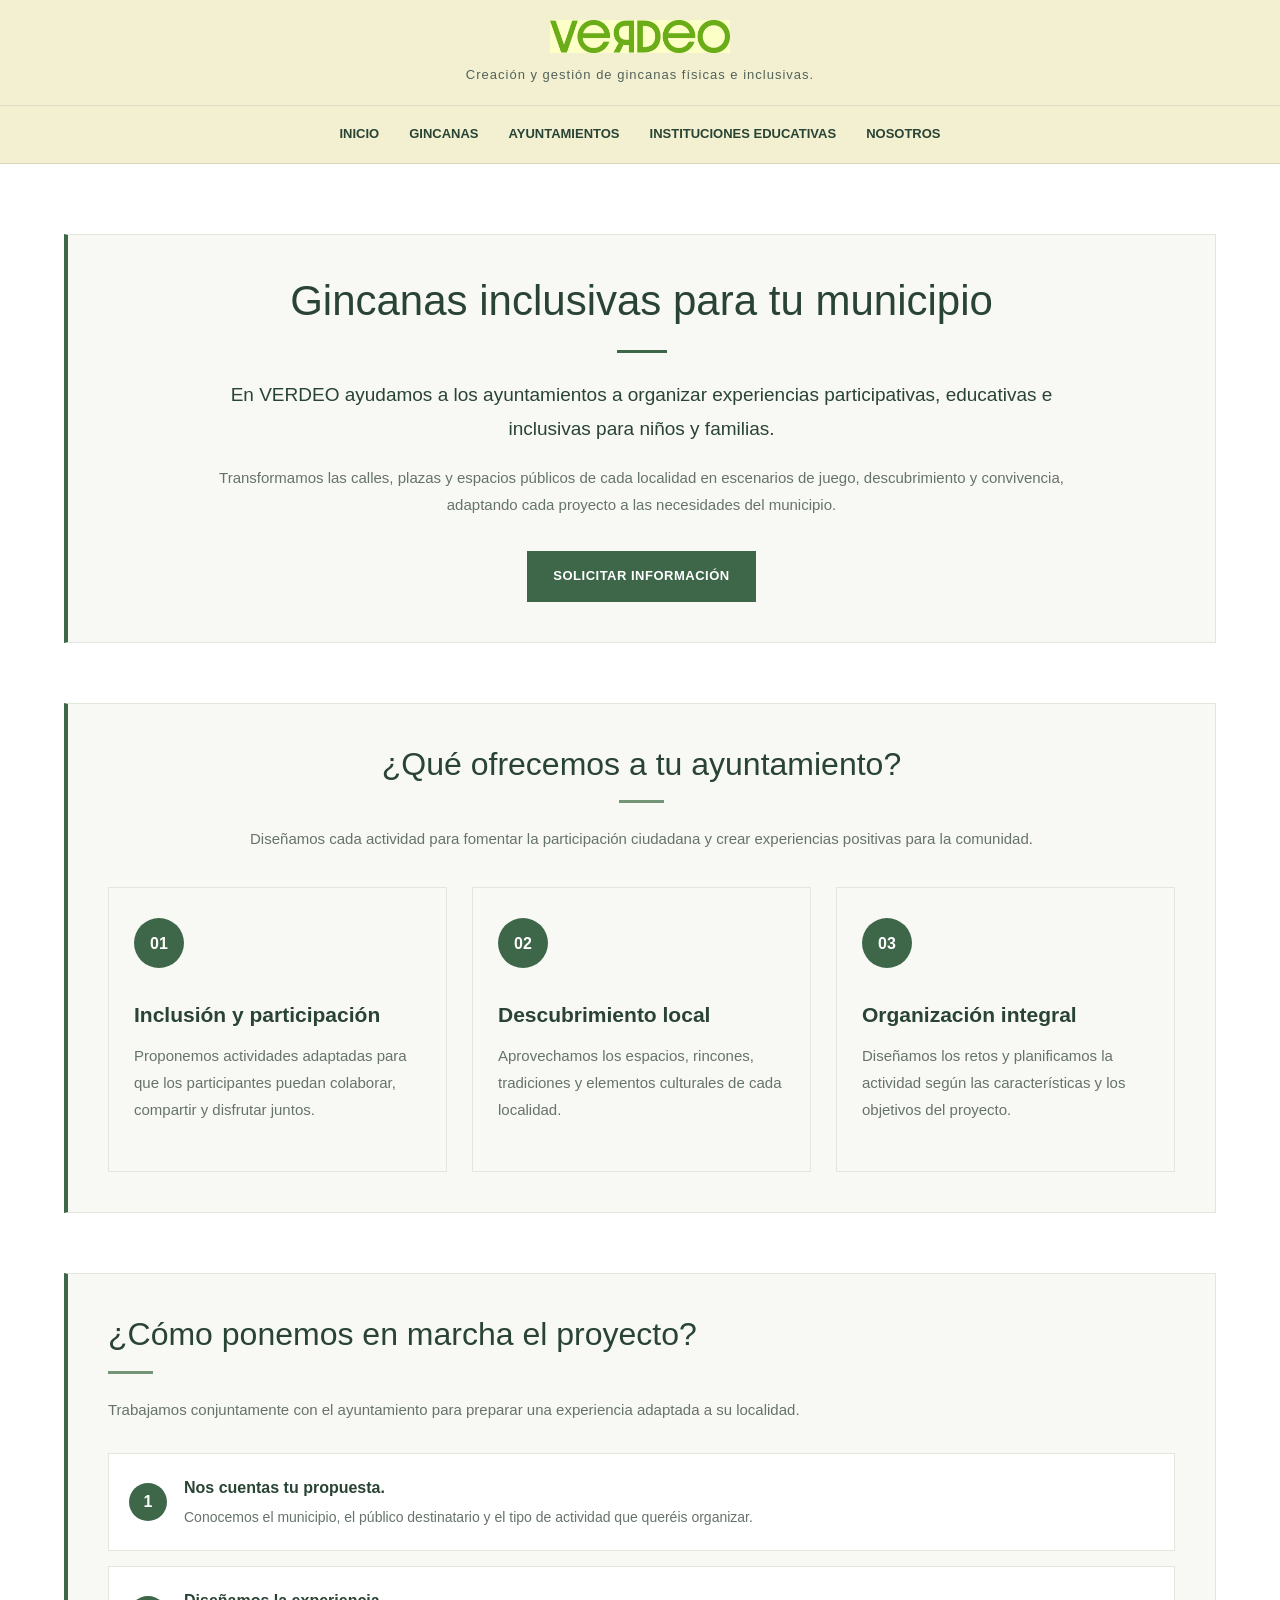
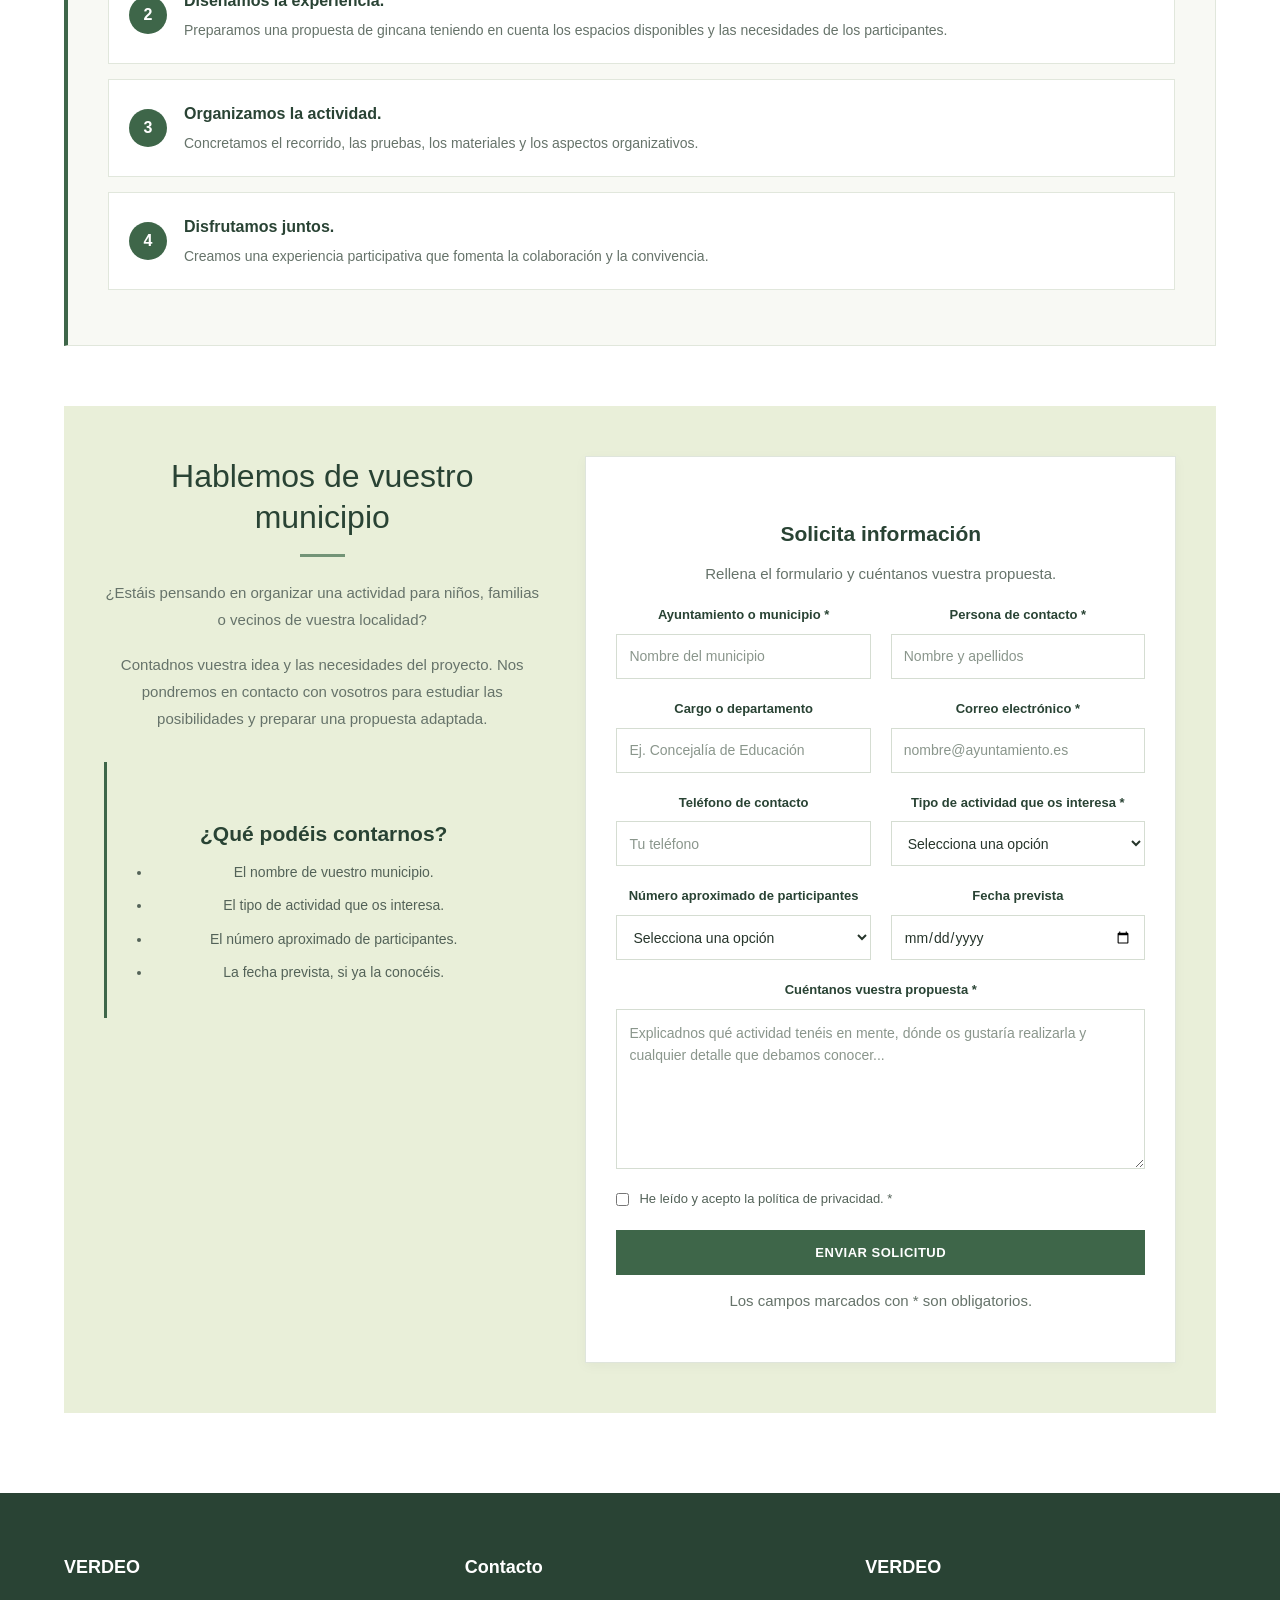
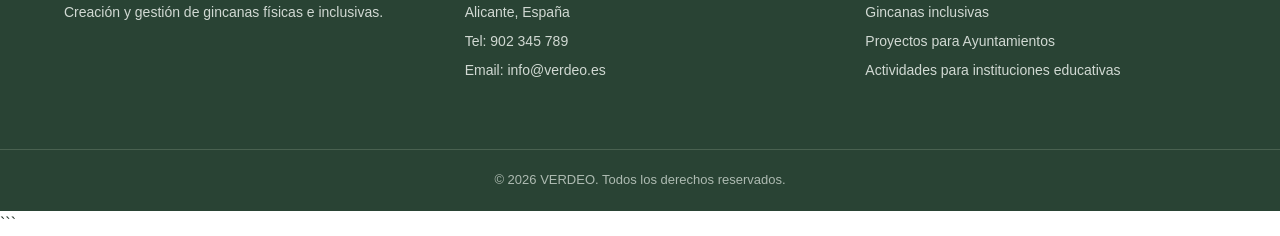
==== commit 03cfdf57: "Pagina Inicial Retoques" ====
--- a/ayuntamientos.html
+++ b/ayuntamientos.html
@@ -19,7 +19,7 @@
 
         <div class="logo">
 
-            <img src="../img/Logo.jpg" alt="Logo de VERDEO">
+            <img src="img/Logo.jpg" alt="Logo de VERDEO">
 
             <p>
                 Creación y gestión de gincanas físicas e inclusivas.
@@ -497,9 +497,9 @@
 
                 <h3>Contacto</h3>
 
-                <p>Valencia, España</p>
-
-                <p>Tel: 000 000 000</p>
+                <p>Alicante, España</p>
+
+                <p>Tel: 902 345 789</p>
 
                 <p>Email: info@verdeo.es</p>
 
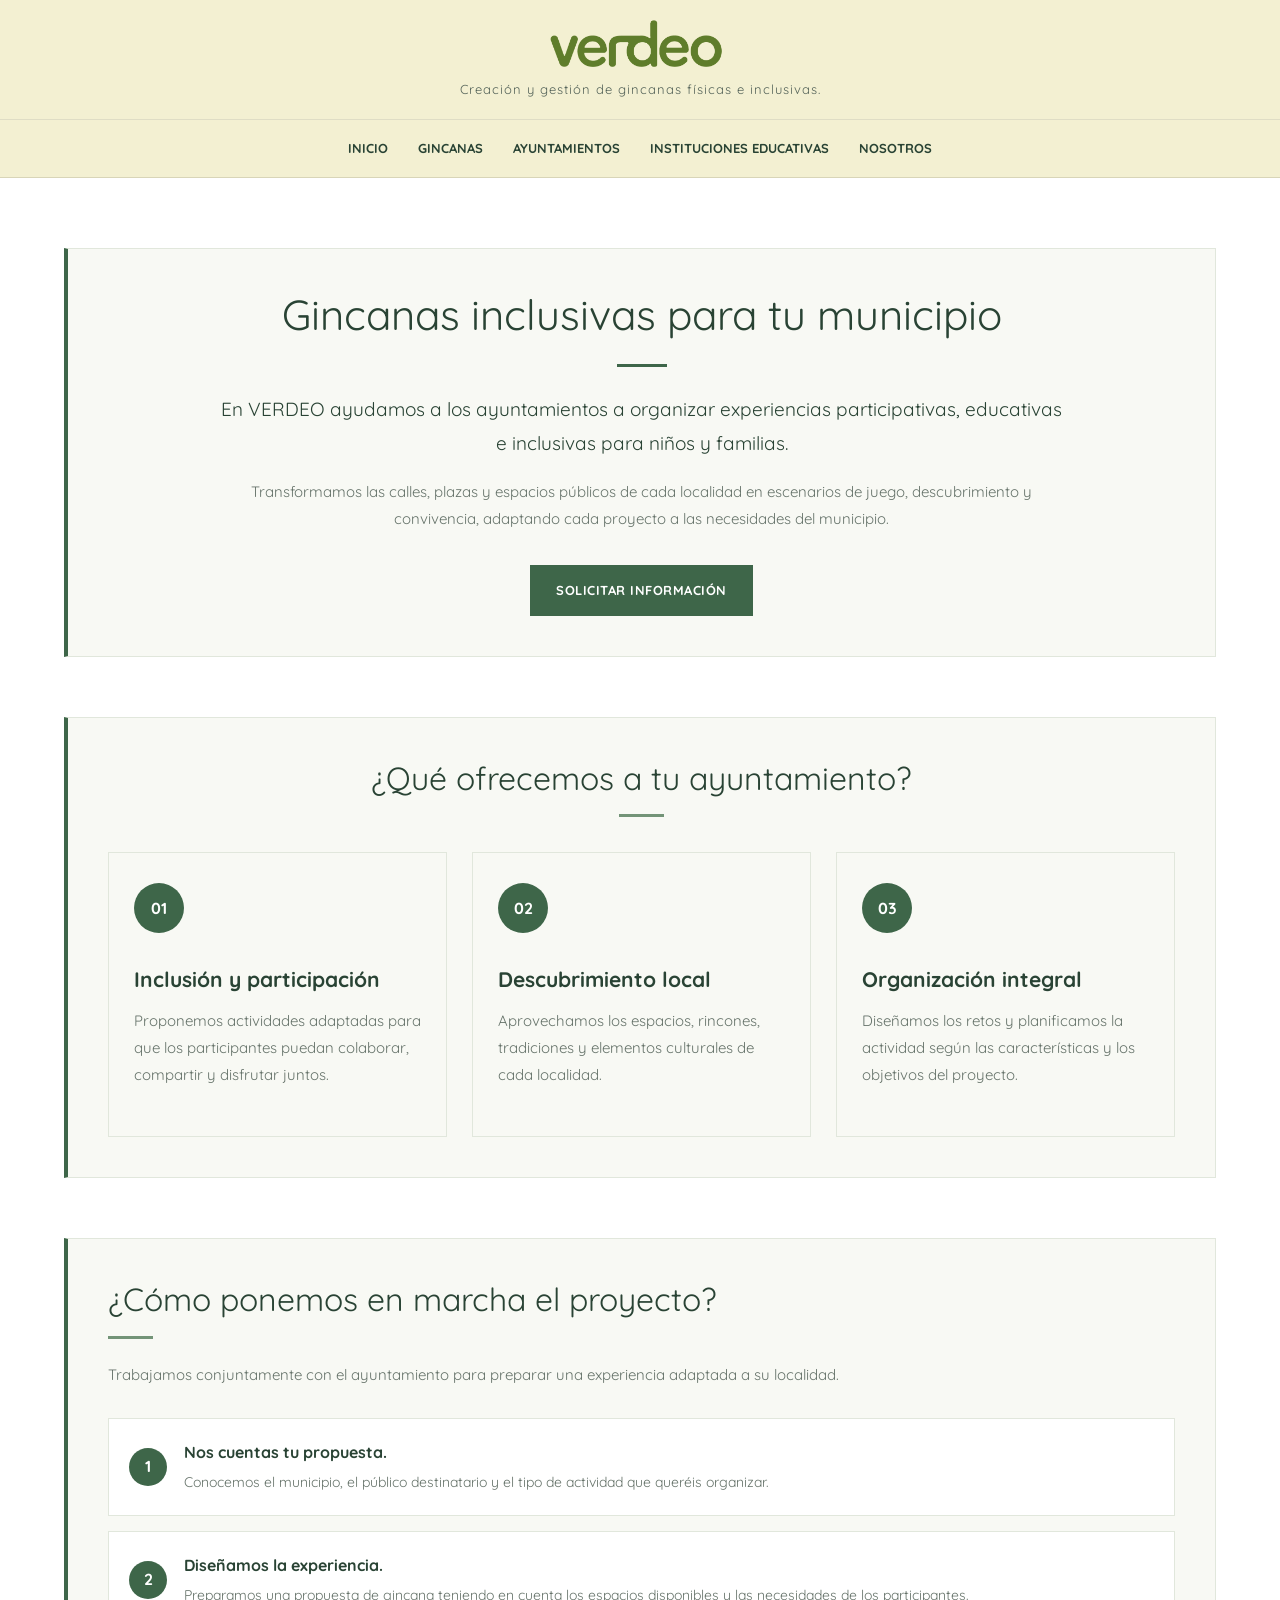
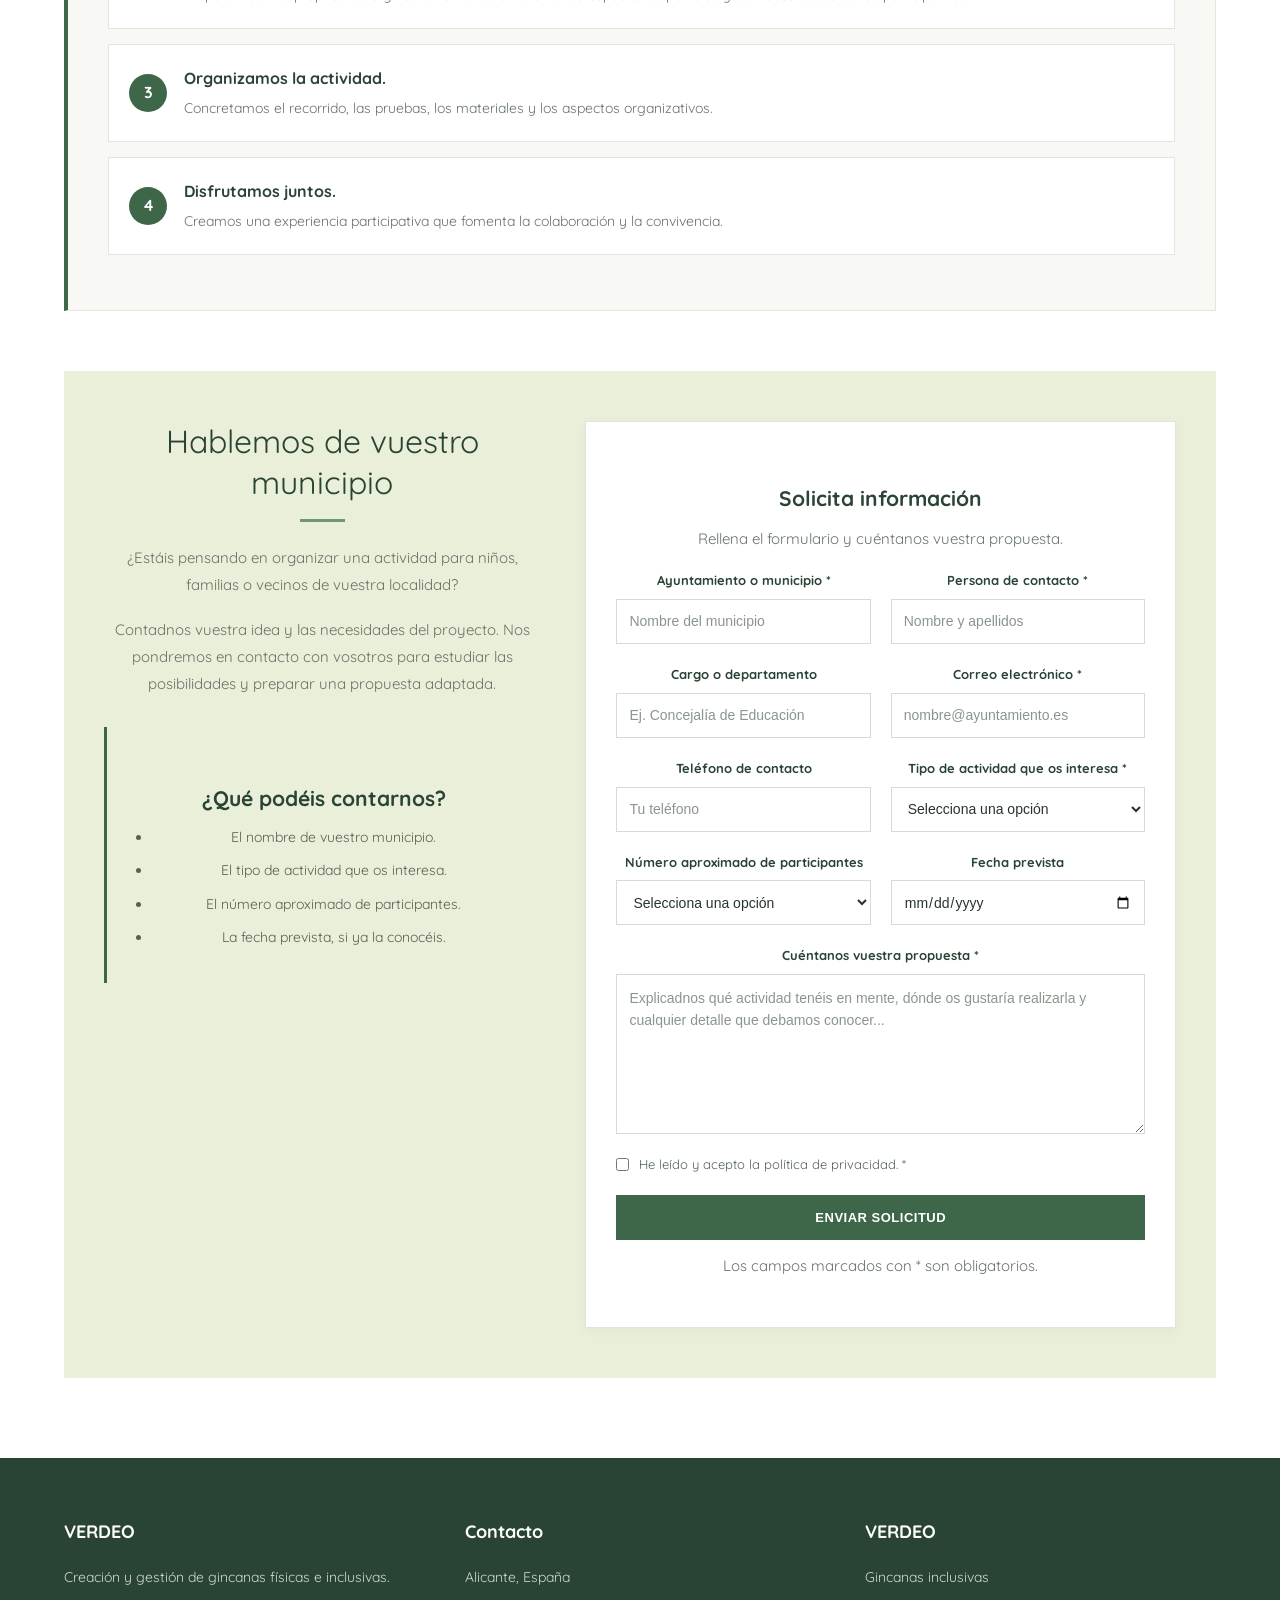
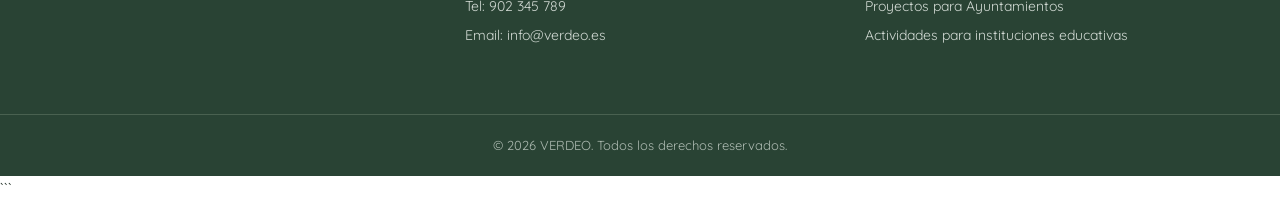
==== commit dec8510a: "Cambios Generales" ====
--- a/ayuntamientos.html
+++ b/ayuntamientos.html
@@ -9,6 +9,13 @@
 
     <!-- CSS COMPARTIDO -->
     <link rel="stylesheet" href="./todo.css">
+
+    
+<link rel="preconnect" href="https://fonts.googleapis.com">
+<link rel="preconnect" href="https://fonts.gstatic.com" crossorigin>
+<link href="https://fonts.googleapis.com/css2?family=Quicksand:wght@400;500;600;700&display=swap" rel="stylesheet">
+
+
 </head>
 
 <body>
@@ -19,7 +26,7 @@
 
         <div class="logo">
 
-            <img src="img/Logo.jpg" alt="Logo de VERDEO">
+            <img src="img/LOGOf-04.png" alt="Logo de VERDEO">
 
             <p>
                 Creación y gestión de gincanas físicas e inclusivas.
@@ -83,10 +90,6 @@
 
         <h2>¿Qué ofrecemos a tu ayuntamiento?</h2>
 
-        <p class="texto-centro">
-            Diseñamos cada actividad para fomentar la participación
-            ciudadana y crear experiencias positivas para la comunidad.
-        </p>
 
         <div class="ventajas-grid">
 
--- a/todo.css
+++ b/todo.css
@@ -8,8 +8,9 @@
     box-sizing: border-box;
 }
 
+
 body {
-    font-family: Arial, Helvetica, sans-serif;
+    font-family: 'Quicksand', sans-serif;
     background-color: #ffffff;
     color: #26352b;
     line-height: 1.6;
@@ -2391,4 +2392,13 @@
         padding: 16px;
     }
 }
-```+/* Imagen entre los beneficios y las actividades */
+.imagen-educativa {
+    display: block;
+    width: 100%;
+    max-width: 800px;
+    height: 350px;
+    object-fit: cover;
+    margin: 30px auto;
+    border-radius: 15px;
+}
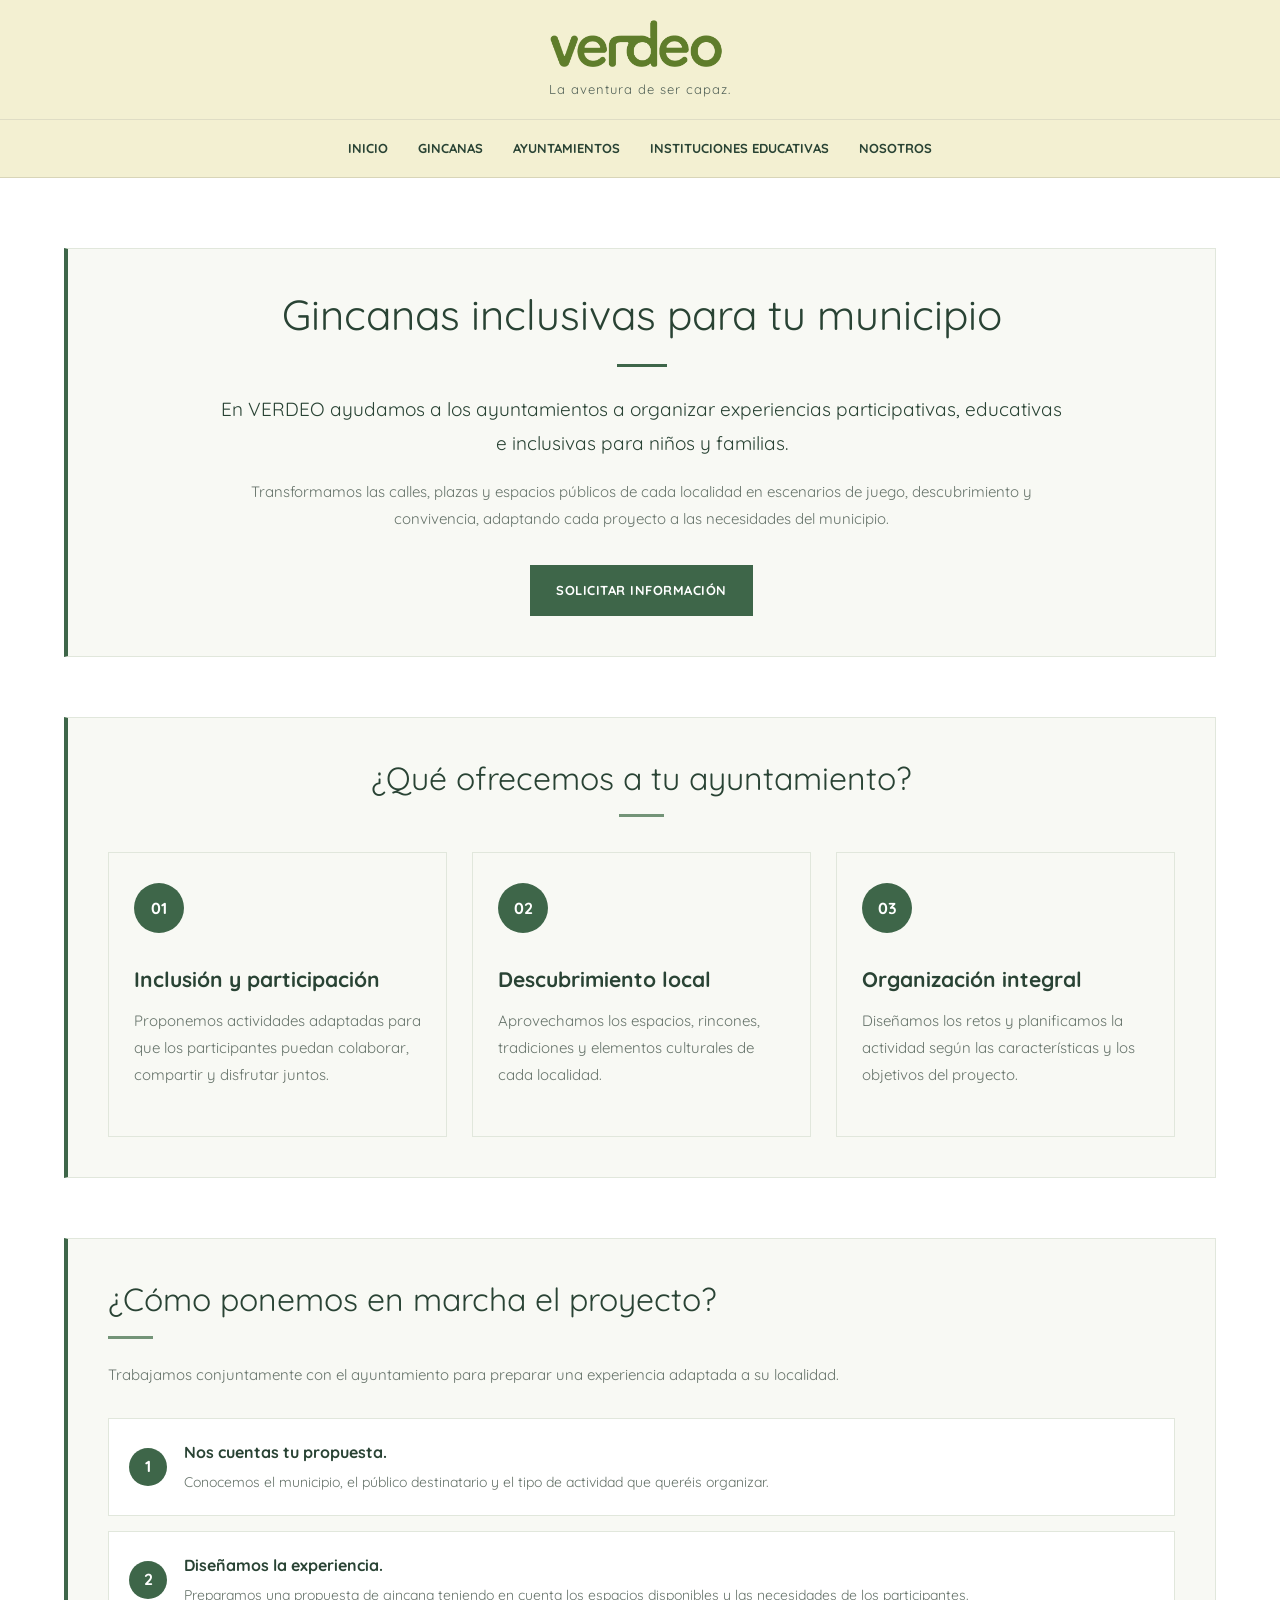
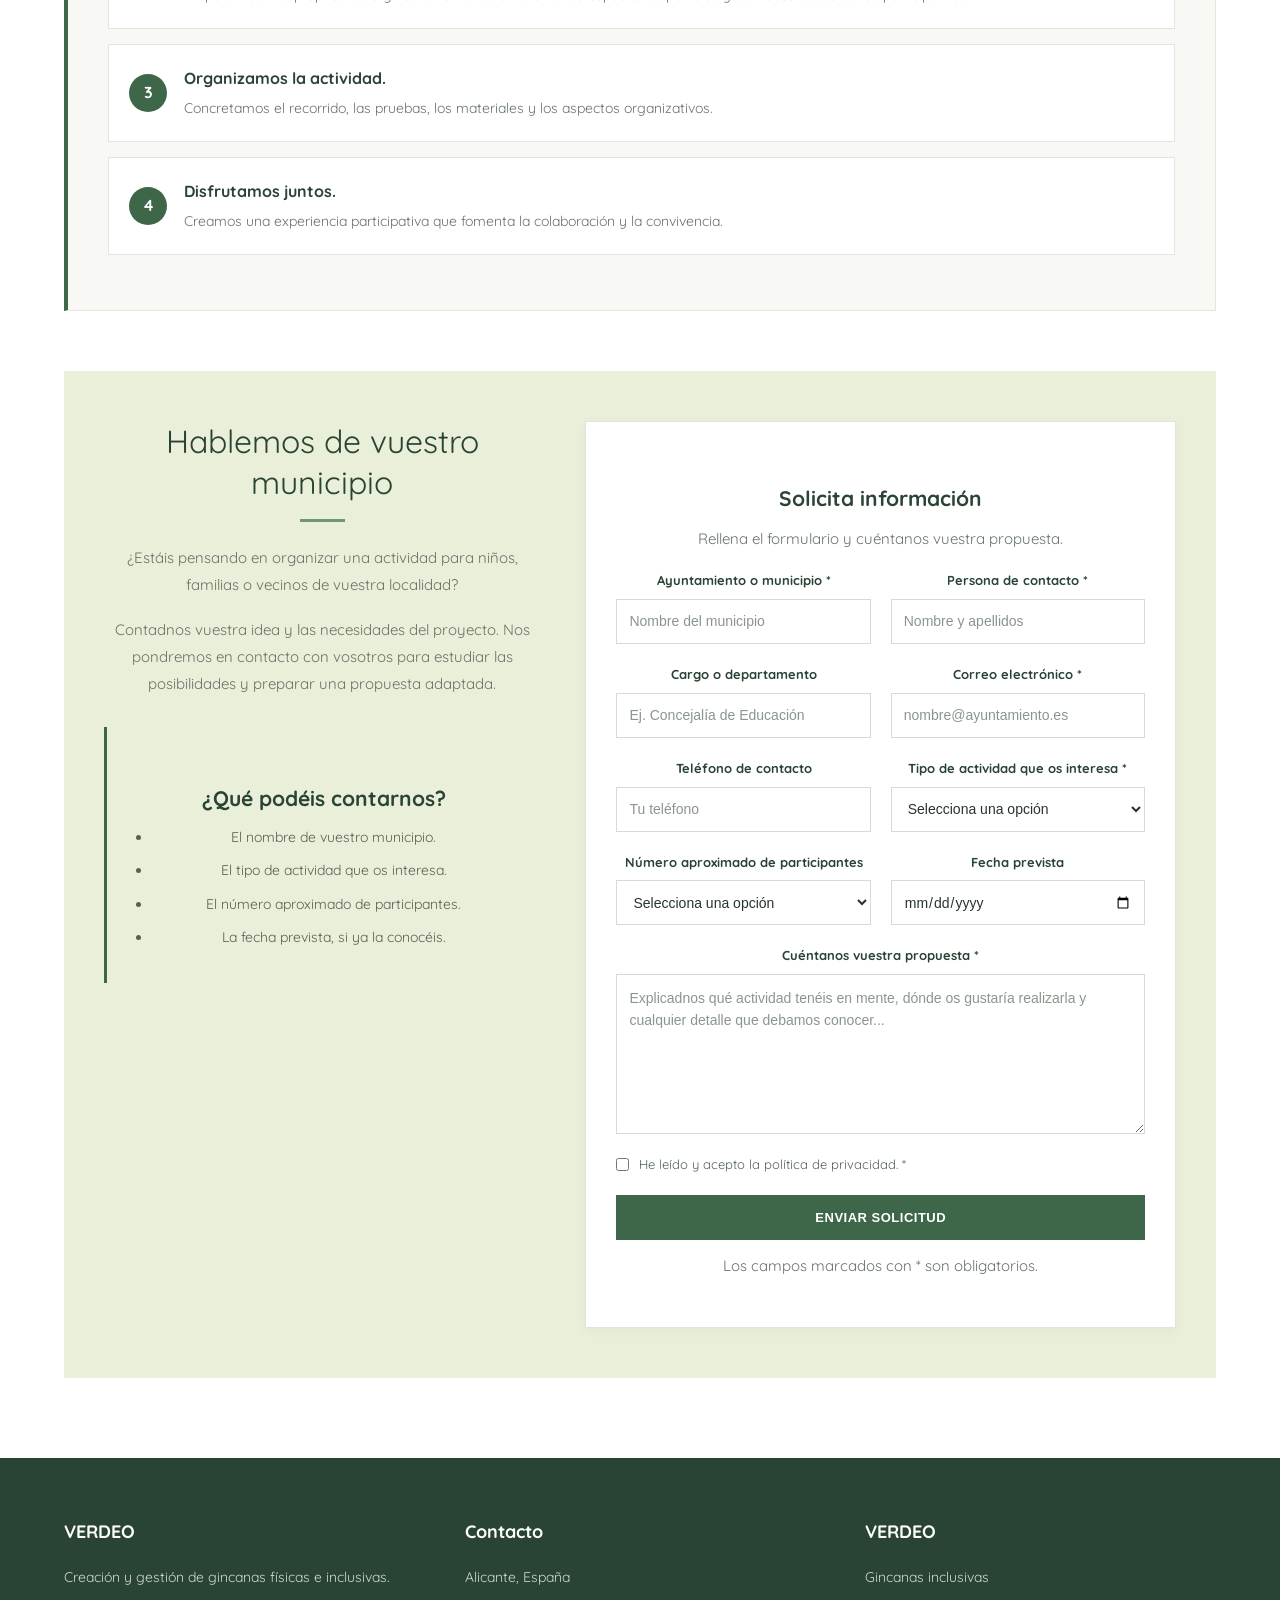
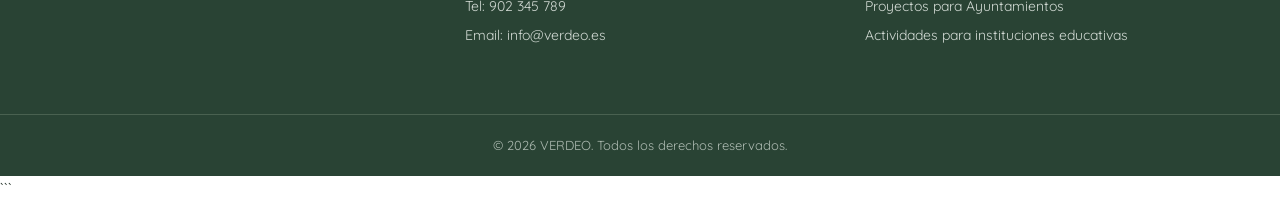
==== commit 48696697: "cambios" ====
--- a/ayuntamientos.html
+++ b/ayuntamientos.html
@@ -29,7 +29,7 @@
             <img src="img/LOGOf-04.png" alt="Logo de VERDEO">
 
             <p>
-                Creación y gestión de gincanas físicas e inclusivas.
+                La aventura de ser capaz.
             </p>
 
         </div>
